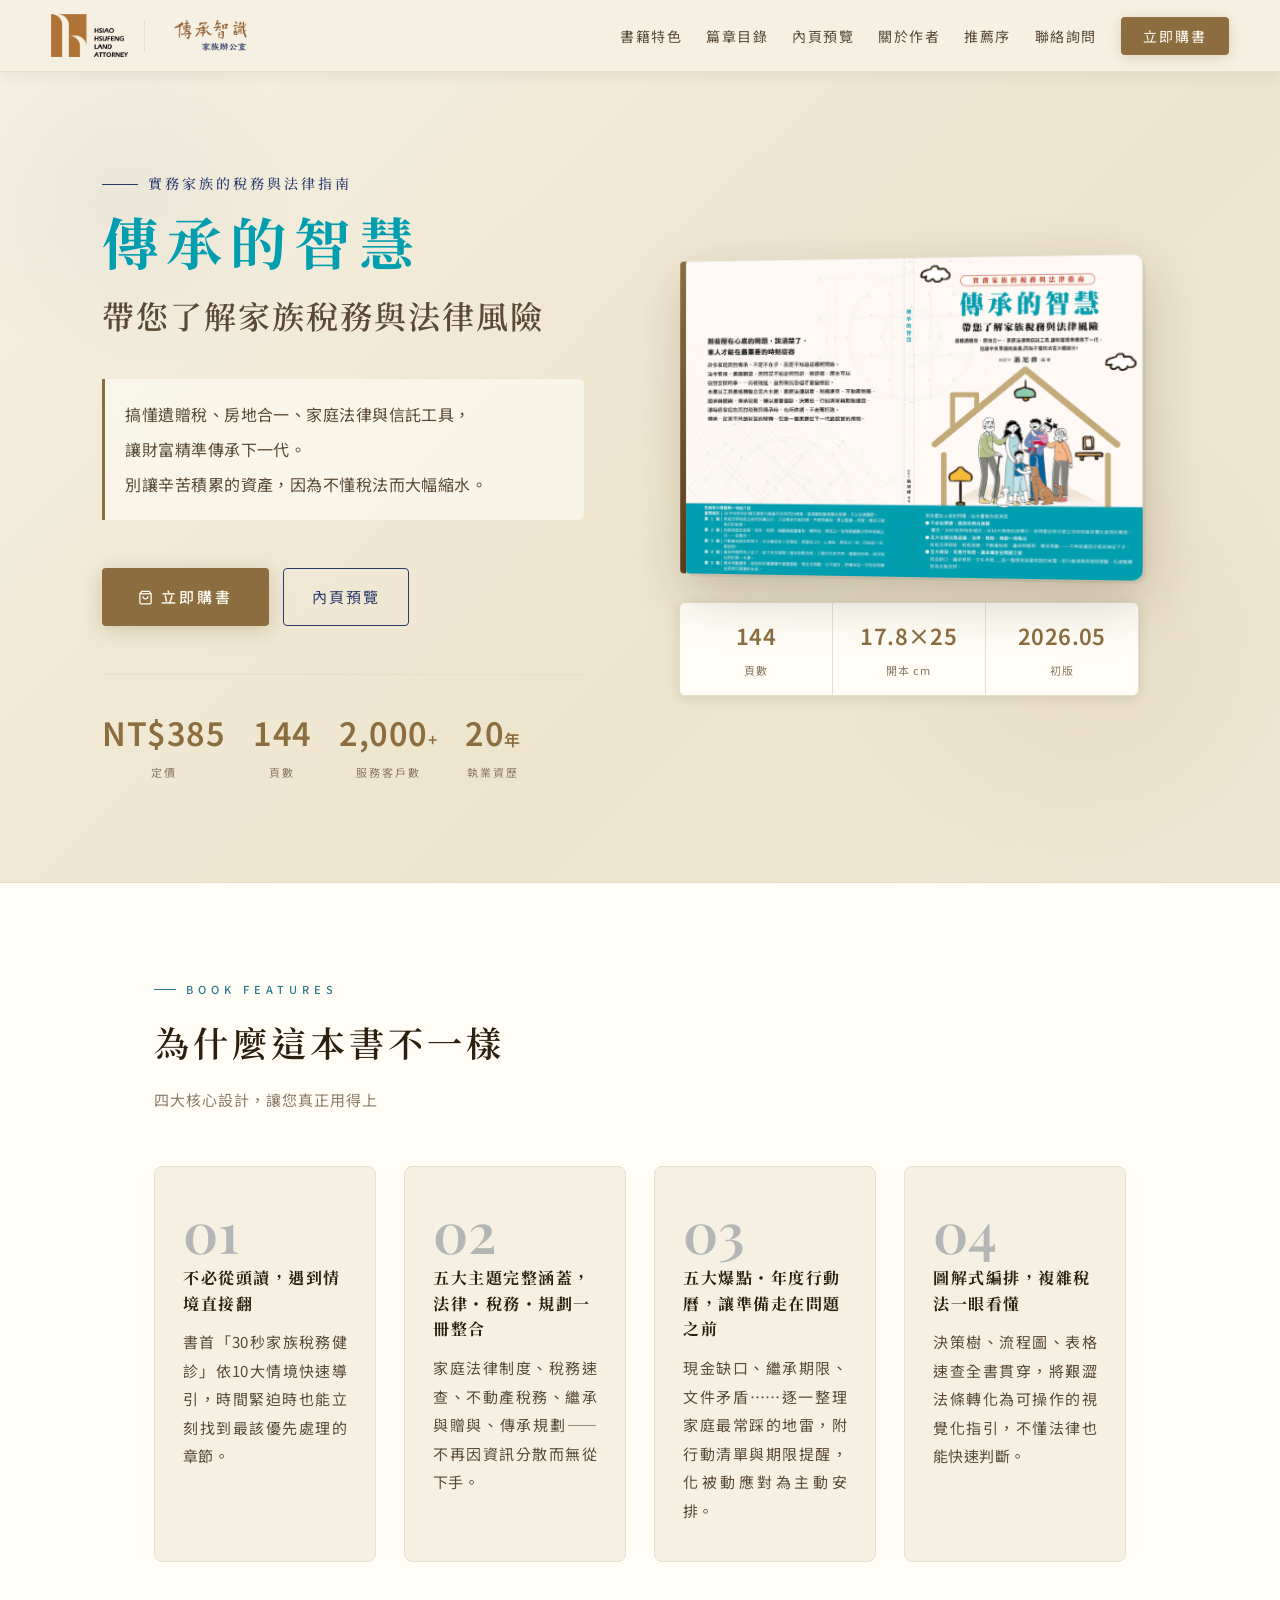
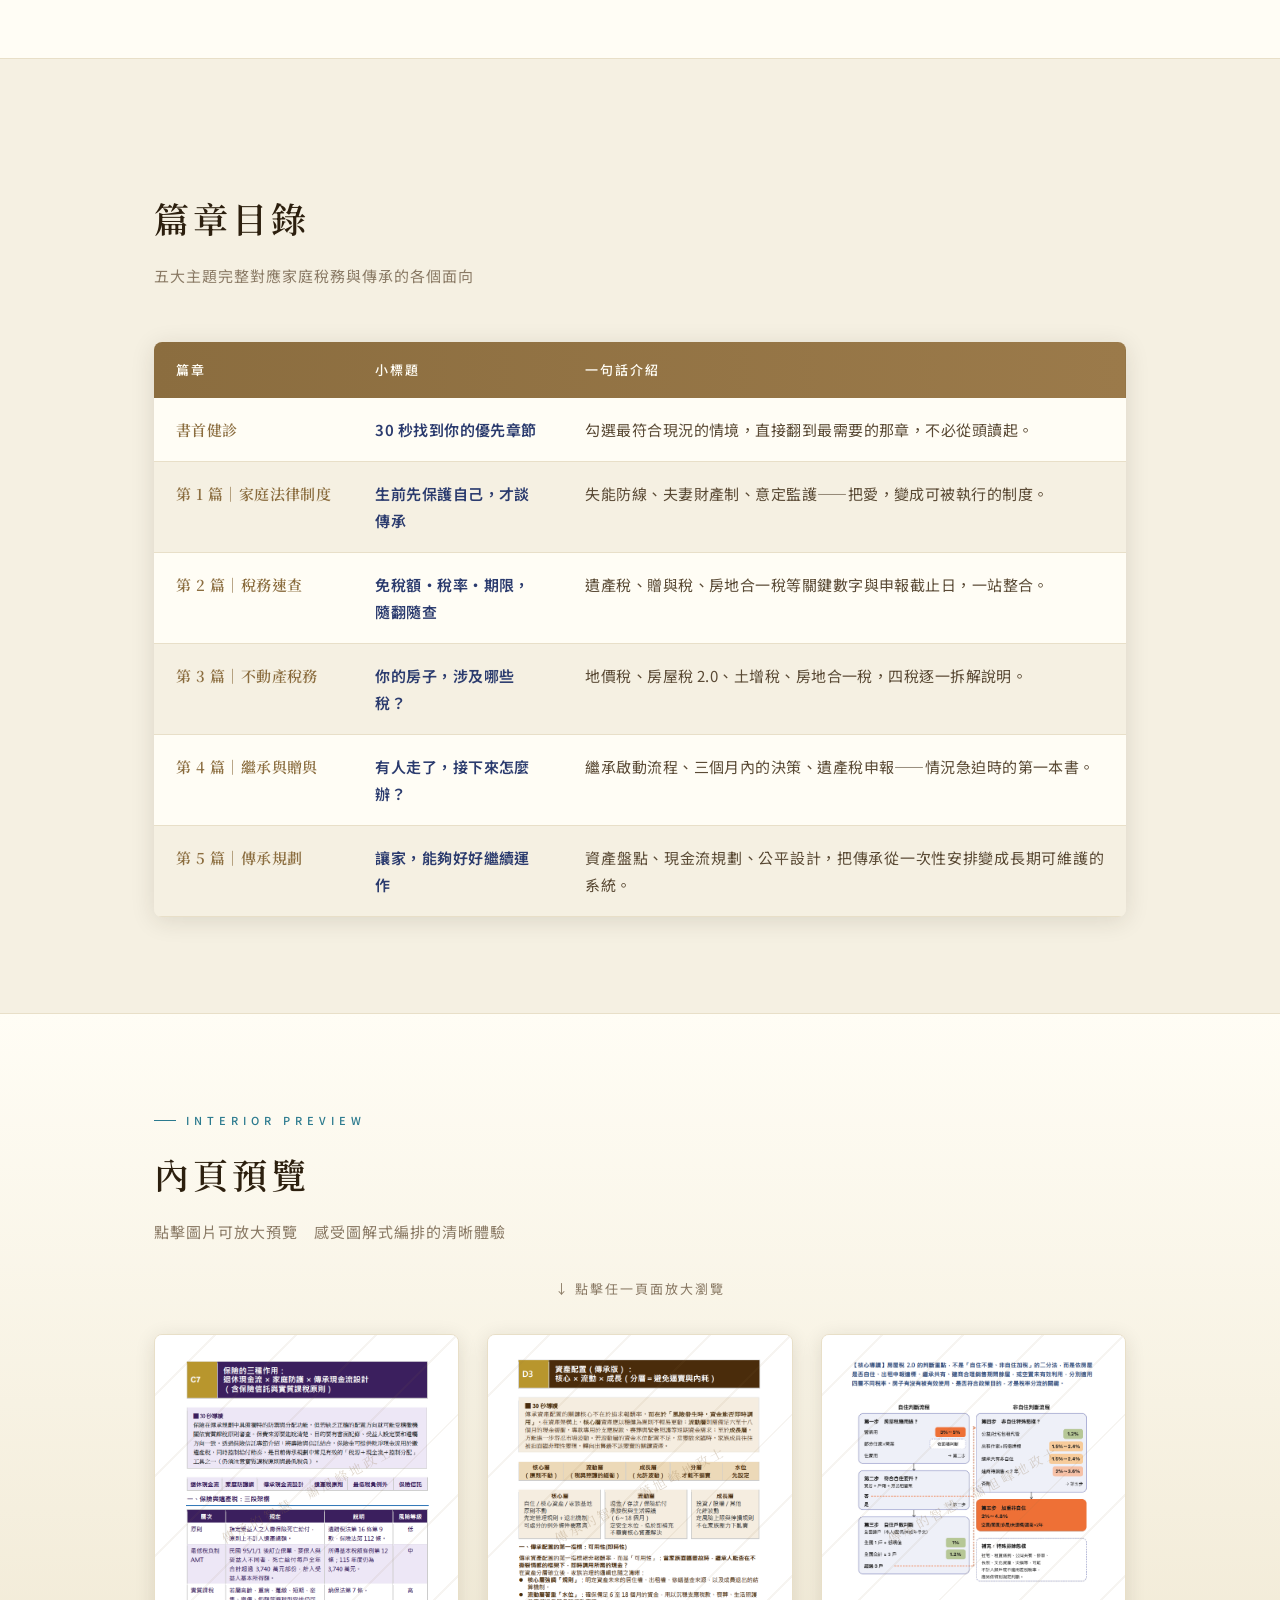
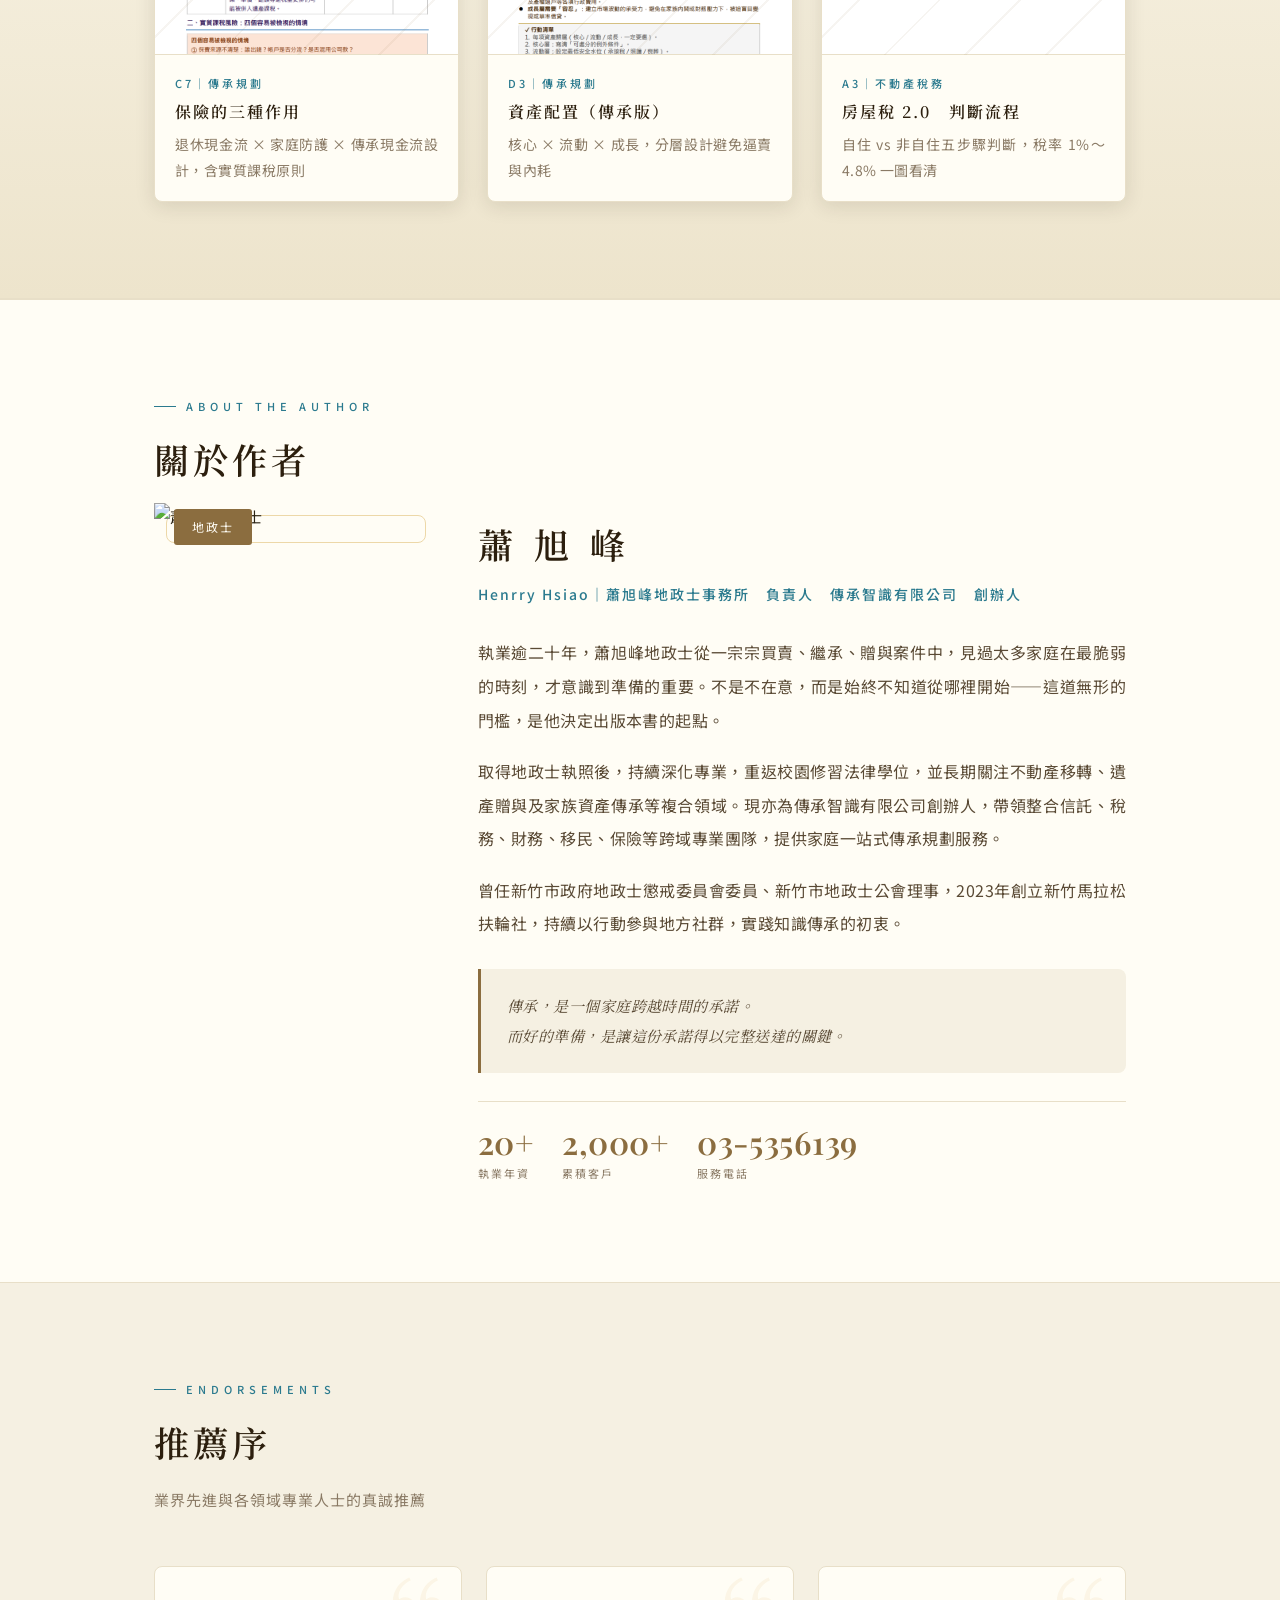
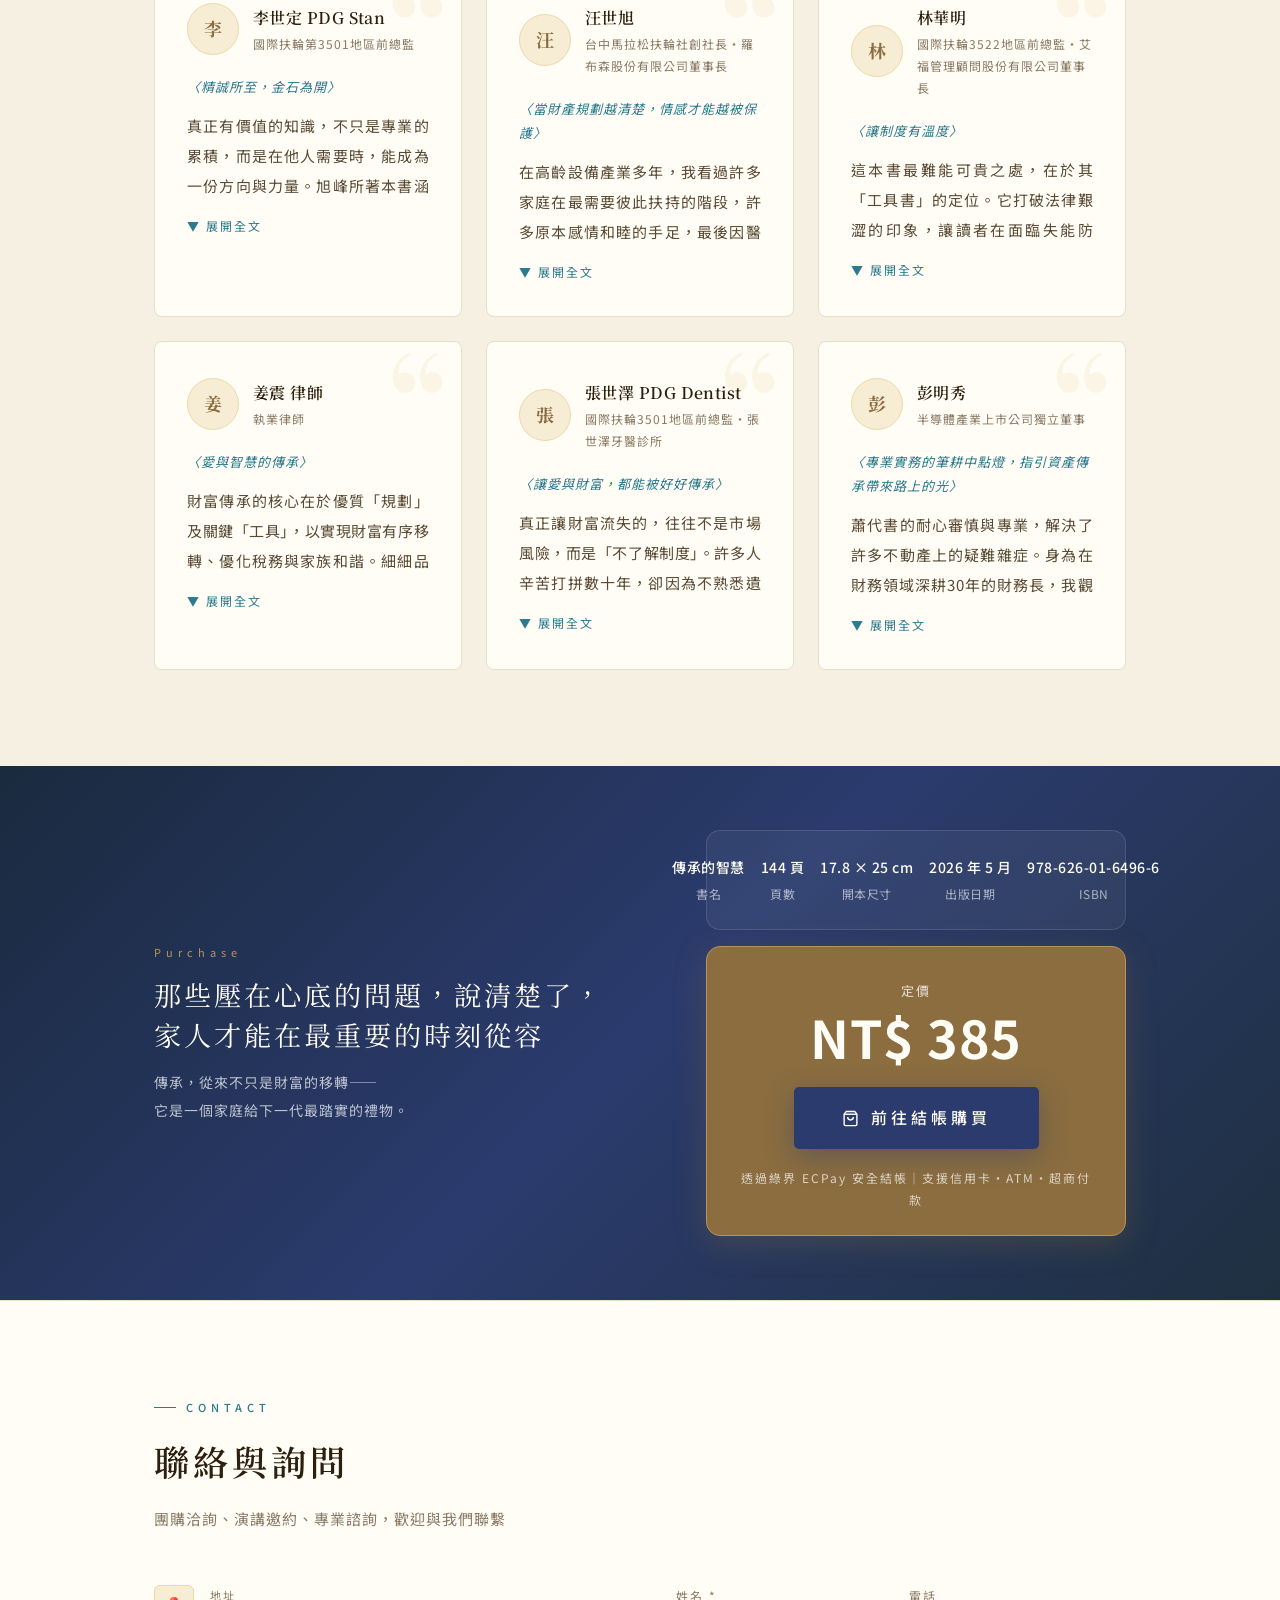
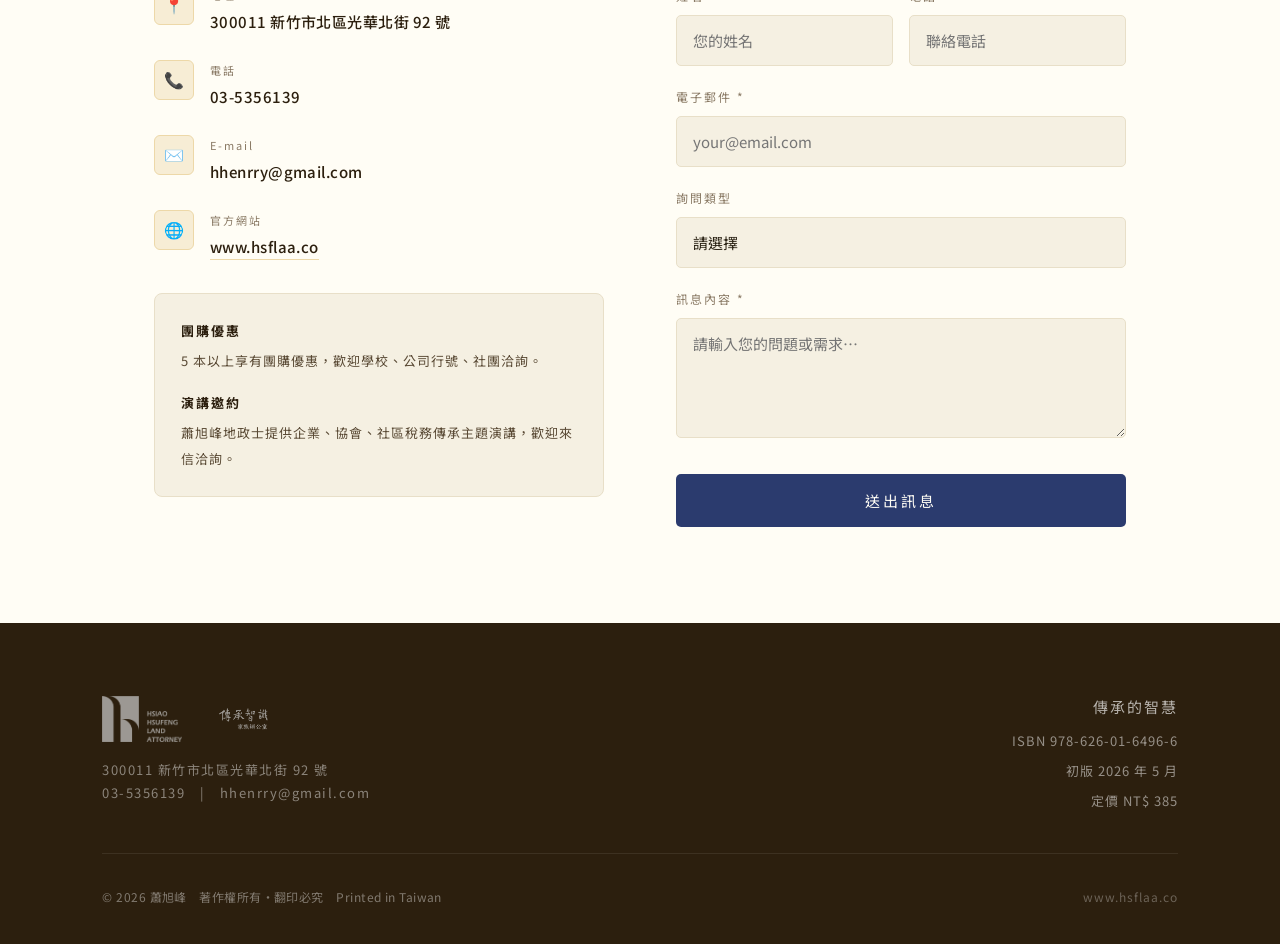
==== BookWebsite/index.html @ da157fd8 "Add files via upload" ====
<!DOCTYPE html>
<html lang="zh-TW">
<head>
  <meta charset="UTF-8">
  <meta name="viewport" content="width=device-width, initial-scale=1.0">
  <title>傳承的智慧｜帶您了解家族稅務與法律風險</title>
  <meta name="description" content="實務家族的稅務與法律指南。搞懂遺贈稅、房地合一、家庭法律與信託工具，讓財富精準傳承下一代。">
  <link rel="preconnect" href="https://fonts.googleapis.com">
  <link rel="preconnect" href="https://fonts.gstatic.com" crossorigin>
  <link href="https://fonts.googleapis.com/css2?family=Noto+Serif+TC:wght@300;400;500;600;700&family=Noto+Sans+TC:wght@300;400;500&family=Playfair+Display:ital,wght@0,400;0,600;0,700;1,400;1,600&display=swap" rel="stylesheet">
  <link rel="stylesheet" href="style.css">
</head>
<body>

<nav>
  <div class="nav-logos">
    <img class="nav-logo-img" src="images/logo1.png" alt="蕭旭峰地政士事務所">
    <div class="nav-logo-divider"></div>
    <img class="nav-logo-img2" src="images/logo2.png" alt="傳承智識家族辦公室">
  </div>
  <ul class="nav-links">
    <li><a href="#features">書籍特色</a></li>
    <li><a href="#chapters">篇章目錄</a></li>
    <li><a href="#preview">內頁預覽</a></li>
    <li><a href="#author">關於作者</a></li>
    <li><a href="#endorsements">推薦序</a></li>
    <li><a href="#contact">聯絡詢問</a></li>
    <li><a href="#purchase" class="nav-buy">立即購書</a></li>
  </ul>
</nav>

<section id="hero">
  <div class="hero">
    <div class="hero-text reveal">
      <p class="hero-eyebrow">實務家族的稅務與法律指南</p>
      <h1 class="hero-title">傳承的智慧</h1>
      <p class="hero-subtitle">帶您了解家族稅務與法律風險</p>
      <p class="hero-tagline">
        搞懂遺贈稅、房地合一、家庭法律與信託工具，<br>
        讓財富精準傳承下一代。<br>
        別讓辛苦積累的資產，因為不懂稅法而大幅縮水。
      </p>
      <div class="hero-cta">
        <a href="#purchase" class="btn-primary">
          <svg width="15" height="15" viewBox="0 0 24 24" fill="none" stroke="currentColor" stroke-width="2"><path d="M6 2L3 6v14a2 2 0 002 2h14a2 2 0 002-2V6l-3-4z"/><line x1="3" y1="6" x2="21" y2="6"/><path d="M16 10a4 4 0 01-8 0"/></svg>
          立即購書
        </a>
        <a href="#preview" class="btn-secondary">內頁預覽</a>
      </div>
      <div class="hero-meta">
        <div class="meta-item"><div class="meta-value">NT$385</div><div class="meta-label">定價</div></div>
        <div class="meta-item"><div class="meta-value">144</div><div class="meta-label">頁數</div></div>
        <div class="meta-item"><div class="meta-value">2,000<span style="font-size:16px">+</span></div><div class="meta-label">服務客戶數</div></div>
        <div class="meta-item"><div class="meta-value">20<span style="font-size:16px">年</span></div><div class="meta-label">執業資歷</div></div>
      </div>
    </div>
    <div class="hero-book reveal reveal-delay-2">
      <div class="book-scene">
        <div class="book-wrapper" onclick="openBookCover()" style="cursor:zoom-in;" title="點擊放大書封">
          <div class="book-spine"></div>
          <img class="book-cover" src="images/book-cover.jpg" alt="傳承的智慧 書籍封面">
        </div>
        <div class="book-price-tag">
          <span class="currency">NT$</span>385
        </div>
        <div class="book-info-strip" style="margin-top:24px;">
          <div class="strip-item"><span class="strip-value">144</span><span class="strip-label">頁數</span></div>
          <div class="strip-item"><span class="strip-value">17.8×25</span><span class="strip-label">開本 cm</span></div>
          <div class="strip-item"><span class="strip-value">2026.05</span><span class="strip-label">初版</span></div>
        </div>
      </div>
    </div>
  </div>
</section>

<section id="features" class="features-bg">
  <div class="section-inner">
    <p class="section-eyebrow reveal">Book Features</p>
    <h2 class="section-title reveal">為什麼這本書不一樣</h2>
    <p class="section-subtitle reveal">四大核心設計，讓您真正用得上</p>
    <div class="features-grid">
      <div class="feature-card reveal">
        <span class="feature-num" style="color:rgba(26,50,72,0.30);">01</span>
        <h3 class="feature-title">不必從頭讀，遇到情境直接翻</h3>
        <p class="feature-desc">書首「30秒家族稅務健診」依10大情境快速導引，時間緊迫時也能立刻找到最該優先處理的章節。</p>
      </div>
      <div class="feature-card reveal reveal-delay-1">
        <span class="feature-num" style="color:rgba(26,50,72,0.30);">02</span>
        <h3 class="feature-title">五大主題完整涵蓋，法律・稅務・規劃一冊整合</h3>
        <p class="feature-desc">家庭法律制度、稅務速查、不動產稅務、繼承與贈與、傳承規劃——不再因資訊分散而無從下手。</p>
      </div>
      <div class="feature-card reveal reveal-delay-2">
        <span class="feature-num" style="color:rgba(26,50,72,0.30);">03</span>
        <h3 class="feature-title">五大爆點・年度行動曆，讓準備走在問題之前</h3>
        <p class="feature-desc">現金缺口、繼承期限、文件矛盾……逐一整理家庭最常踩的地雷，附行動清單與期限提醒，化被動應對為主動安排。</p>
      </div>
      <div class="feature-card reveal reveal-delay-3">
        <span class="feature-num" style="color:rgba(26,50,72,0.30);">04</span>
        <h3 class="feature-title">圖解式編排，複雜稅法一眼看懂</h3>
        <p class="feature-desc">決策樹、流程圖、表格速查全書貫穿，將艱澀法條轉化為可操作的視覺化指引，不懂法律也能快速判斷。</p>
      </div>
    </div>
  </div>
</section>

<section id="chapters" class="chapters-bg">
  <div class="section-inner">
    <p class="section-eyebrow reveal">Contents</p>
    <h2 class="section-title reveal">篇章目錄</h2>
    <p class="section-subtitle reveal">五大主題完整對應家庭稅務與傳承的各個面向</p>
    <div class="reveal">
      <table class="chapters-table">
        <thead>
          <tr>
            <th>篇章</th><th>小標題</th><th>一句話介紹</th>
          </tr>
        </thead>
        <tbody>
          <tr><td>書首健診</td><td>30 秒找到你的優先章節</td><td>勾選最符合現況的情境，直接翻到最需要的那章，不必從頭讀起。</td></tr>
          <tr><td>第 1 篇｜家庭法律制度</td><td>生前先保護自己，才談傳承</td><td>失能防線、夫妻財產制、意定監護——把愛，變成可被執行的制度。</td></tr>
          <tr><td>第 2 篇｜稅務速查</td><td>免稅額・稅率・期限，隨翻隨查</td><td>遺產稅、贈與稅、房地合一稅等關鍵數字與申報截止日，一站整合。</td></tr>
          <tr><td>第 3 篇｜不動產稅務</td><td>你的房子，涉及哪些稅？</td><td>地價稅、房屋稅 2.0、土增稅、房地合一稅，四稅逐一拆解說明。</td></tr>
          <tr><td>第 4 篇｜繼承與贈與</td><td>有人走了，接下來怎麼辦？</td><td>繼承啟動流程、三個月內的決策、遺產稅申報——情況急迫時的第一本書。</td></tr>
          <tr><td>第 5 篇｜傳承規劃</td><td>讓家，能夠好好繼續運作</td><td>資產盤點、現金流規劃、公平設計，把傳承從一次性安排變成長期可維護的系統。</td></tr>
        </tbody>
      </table>
    </div>
  </div>
</section>

<section id="preview" class="preview-bg">
  <div class="section-inner">
    <p class="section-eyebrow reveal">Interior Preview</p>
    <h2 class="section-title reveal">內頁預覽</h2>
    <p class="section-subtitle reveal">點擊圖片可放大預覽　感受圖解式編排的清晰體驗</p>
    <p class="preview-hint reveal">↓ 點擊任一頁面放大瀏覽</p>
    <div class="preview-grid">
      
      <div class="preview-card reveal" onclick="openLightbox(0)">
        <div class="preview-card-wrap">
          <div class="preview-wm"></div>
          <img class="preview-thumb" src="images/preview1.png" alt="保險的三種作用">
        </div>
        <div class="preview-label">
          <div class="preview-tag">C7｜傳承規劃</div>
          <div class="preview-title">保險的三種作用</div>
          <div class="preview-desc">退休現金流 × 家庭防護 × 傳承現金流設計，含實質課稅原則</div>
        </div>
      </div>
      
      <div class="preview-card reveal reveal-delay-1" onclick="openLightbox(1)">
        <div class="preview-card-wrap">
          <div class="preview-wm"></div>
          <img class="preview-thumb" src="images/preview2.png" alt="資產配置傳承版">
        </div>
        <div class="preview-label">
          <div class="preview-tag">D3｜傳承規劃</div>
          <div class="preview-title">資產配置（傳承版）</div>
          <div class="preview-desc">核心 × 流動 × 成長，分層設計避免逼賣與內耗</div>
        </div>
      </div>

      <div class="preview-card reveal reveal-delay-2" onclick="openLightbox(2)">
        <div class="preview-card-wrap">
          <div class="preview-wm"></div>
          <img class="preview-thumb" src="images/preview3.png" alt="房屋稅2.0判斷流程">
        </div>
        <div class="preview-label">
          <div class="preview-tag">A3｜不動產稅務</div>
          <div class="preview-title">房屋稅 2.0　判斷流程</div>
          <div class="preview-desc">自住 vs 非自住五步驟判斷，稅率 1%～4.8% 一圖看清</div>
        </div>
      </div>

    </div>
  </div>
</section>

<div class="lightbox" id="lightbox" onclick="closeLightbox(event)">
  <div class="lightbox-inner">
    <div class="lightbox-wm"></div>
    <button class="lightbox-close" onclick="closeLightbox()">✕</button>
    <img class="lightbox-img" id="lightboxImg" src="" alt="">
    <div class="lightbox-caption" id="lightboxCaption"></div>
  </div>
</div>

<section id="author" class="author-bg">
  <div class="section-inner">
    <p class="section-eyebrow reveal">About the Author</p>
    <h2 class="section-title reveal">關於作者</h2>
    <div class="author-layout">
      <div class="author-photo-wrap reveal">
        <img src="images/author.png" alt="蕭旭峰地政士" style="width:100%;height:100%;object-fit:cover;object-position:center top;border-radius:inherit;">
        <div class="author-frame"></div>
        <div class="author-tag">地政士</div>
      </div>
      <div class="reveal reveal-delay-1" style="padding-top:8px;">
        <h3 class="author-name">蕭 旭 峰</h3>
        <p class="author-title-line">Henrry Hsiao｜蕭旭峰地政士事務所　負責人　傳承智識有限公司　創辦人</p>
        <p class="author-bio">執業逾二十年，蕭旭峰地政士從一宗宗買賣、繼承、贈與案件中，見過太多家庭在最脆弱的時刻，才意識到準備的重要。不是不在意，而是始終不知道從哪裡開始——這道無形的門檻，是他決定出版本書的起點。</p>
        <p class="author-bio">取得地政士執照後，持續深化專業，重返校園修習法律學位，並長期關注不動產移轉、遺產贈與及家族資產傳承等複合領域。現亦為傳承智識有限公司創辦人，帶領整合信託、稅務、財務、移民、保險等跨域專業團隊，提供家庭一站式傳承規劃服務。</p>
        <p class="author-bio">曾任新竹市政府地政士懲戒委員會委員、新竹市地政士公會理事，2023年創立新竹馬拉松扶輪社，持續以行動參與地方社群，實踐知識傳承的初衷。</p>
        <div class="author-bio-quote">
          傳承，是一個家庭跨越時間的承諾。<br>
          而好的準備，是讓這份承諾得以完整送達的關鍵。
        </div>
        <div class="author-stats">
          <div class="astat"><span class="astat-value">20+</span><span class="astat-label">執業年資</span></div>
          <div class="astat"><span class="astat-value">2,000+</span><span class="astat-label">累積客戶</span></div>
          <div class="astat"><span class="astat-value">03-5356139</span><span class="astat-label">服務電話</span></div>
        </div>
      </div>
    </div>
  </div>
</section>

<!-- ENDORSEMENTS -->
<section id="endorsements" class="endorse-bg">
  <div class="section-inner">
    <p class="section-eyebrow reveal">Endorsements</p>
    <h2 class="section-title reveal">推薦序</h2>
    <p class="section-subtitle reveal">業界先進與各領域專業人士的真誠推薦</p>
    <div class="endorse-grid">
      
      <!-- 1. 李世定 -->
      <div class="endorse-card reveal">
        <div class="endorse-header">
          <div class="endorse-avatar">李</div>
          <div><div class="endorse-name">李世定 PDG Stan</div><div class="endorse-role">國際扶輪第3501地區前總監</div></div>
        </div>
        <div class="endorse-title">〈精誠所至，金石為開〉</div>
        <div class="endorse-preview collapsed" id="endorse3">真正有價值的知識，不只是專業的累積，而是在他人需要時，能成為一份方向與力量。旭峰所著本書涵蓋家庭法律制度、不動產稅務、繼承與贈與，以及傳承規劃等重要面向。如何透過正確的法律觀念與完善的稅務及傳承規劃，使資產成為祝福而非爭議的起點——旭峰以專業與實務經驗為基礎，結合理性分析完成本書，誠摯期盼能為讀者在面對不動產規劃、稅務安排與家庭傳承議題時，提供具體參考與實質助益。</div>
        <button class="endorse-toggle" onclick="toggleEndorse('endorse3',this)">▼ 展開全文</button>
      </div>

      <!-- 2. 汪世旭 -->
      <div class="endorse-card reveal reveal-delay-1">
        <div class="endorse-header">
          <div class="endorse-avatar">汪</div>
          <div><div class="endorse-name">汪世旭</div><div class="endorse-role">台中馬拉松扶輪社創社長・羅布森股份有限公司董事長</div></div>
        </div>
        <div class="endorse-title">〈當財產規劃越清楚，情感才能越被保護〉</div>
        <div class="endorse-preview collapsed" id="endorse4">在高齡設備產業多年，我看過許多家庭在最需要彼此扶持的階段，許多原本感情和睦的手足，最後因醫療、長照、財產與扶養責任，慢慢變得斤斤計較。許多家庭真正失去的，往往不是錢，而是關係。這本書最難得的地方，在於它談的並不只是冰冷的稅務制度，而是如何在事情還來得及時，把愛、責任與秩序提前安排好。從不動產、繼承、贈與，到失能防護、長照、家族溝通與現金流規劃，旭峰用極具實務感的方式，讓原本艱澀的制度，變成一般家庭也能理解與運用的工具。</div>
        <button class="endorse-toggle" onclick="toggleEndorse('endorse4',this)">▼ 展開全文</button>
      </div>

      <!-- 3. 林華明 -->
      <div class="endorse-card reveal reveal-delay-2">
        <div class="endorse-header">
          <div class="endorse-avatar">林</div>
          <div><div class="endorse-name">林華明</div><div class="endorse-role">國際扶輪3522地區前總監・艾福管理顧問股份有限公司董事長</div></div>
        </div>
        <div class="endorse-title">〈讓制度有溫度〉</div>
        <div class="endorse-preview collapsed" id="endorse5">這本書最難能可貴之處，在於其「工具書」的定位。它打破法律艱澀的印象，讓讀者在面臨失能防線、資產配置或遺產分割等重大時刻，能有條不紊地按圖索驥。書中內容詳實，從房地合一稅精算到數位資產傳承，無不切中要害。作者憑藉深厚的實務經驗，旨在幫助讀者「把愛變成能被執行的制度」，讓制度開始有溫度。它就像一位隨時在側、親切專業的顧問，適合放在案頭隨時翻閱。願這份法律地圖，陪伴每個家庭跨越生命門檻，讓傳承不再是內耗的起點，而是家族溫暖與資產穩定的續篇。</div>
        <button class="endorse-toggle" onclick="toggleEndorse('endorse5',this)">▼ 展開全文</button>
      </div>

      <!-- 4. 姜震 -->
      <div class="endorse-card reveal">
        <div class="endorse-header">
          <div class="endorse-avatar">姜</div>
          <div><div class="endorse-name">姜震 律師</div><div class="endorse-role">執業律師</div></div>
        </div>
        <div class="endorse-title">〈愛與智慧的傳承〉</div>
        <div class="endorse-preview collapsed" id="endorse2">財富傳承的核心在於優質「規劃」及關鍵「工具」，以實現財富有序移轉、優化稅務與家族和諧。細細品閱本書，可以驚喜發現作者以「重點情境」需求為前提，輔以獨立「規劃健診」及有效率提供「實現工具」並貼心指引「閱讀路徑」，深化本書架構的細緻巧思，有別於以教條式內容的坊間同類書籍。本書廣度與深度、理論與實務均予兼備，是一冊寶貴的優質好書！衷心推薦，值得大家再三細讀與品味。</div>
        <button class="endorse-toggle" onclick="toggleEndorse('endorse2',this)">▼ 展開全文</button>
      </div>

      <!-- 5. 張世澤 -->
      <div class="endorse-card reveal reveal-delay-1">
        <div class="endorse-header">
          <div class="endorse-avatar">張</div>
          <div><div class="endorse-name">張世澤 PDG Dentist</div><div class="endorse-role">國際扶輪3501地區前總監・張世澤牙醫診所</div></div>
        </div>
        <div class="endorse-title">〈讓愛與財富，都能被好好傳承〉</div>
        <div class="endorse-preview collapsed" id="endorse6">真正讓財富流失的，往往不是市場風險，而是「不了解制度」。許多人辛苦打拼數十年，卻因為不熟悉遺產稅、贈與稅、房地合一稅，甚至忽略家庭法律與信託安排，導致原本想留給家人的愛，最後在稅務與爭議中被消耗。《傳承的智慧》正是在這樣的時代需求下誕生。蕭旭峰地政士以專業實務，將艱深難懂的法令與稅務觀念用最貼近生活的方式重新整理。傳承不只是財產的移轉，更是一種責任的延續、一種愛的安排。當一個人願意提早理解制度、做好規劃，其實是在替家人減少未來的不安與衝突。</div>
        <button class="endorse-toggle" onclick="toggleEndorse('endorse6',this)">▼ 展開全文</button>
      </div>

      <!-- 6. 彭明秀 -->
      <div class="endorse-card reveal reveal-delay-2">
        <div class="endorse-header">
          <div class="endorse-avatar">彭</div>
          <div><div class="endorse-name">彭明秀</div><div class="endorse-role">半導體產業上市公司獨立董事</div></div>
        </div>
        <div class="endorse-title">〈專業實務的筆耕中點燈，指引資產傳承帶來路上的光〉</div>
        <div class="endorse-preview collapsed" id="endorse1">蕭代書的耐心審慎與專業，解決了許多不動產上的疑難雜症。身為在財務領域深耕30年的財務長，我觀察到一個現象——許多能嚴格執行營運財務紀律的中高階主管與企業主，回到「家族傳承」這個課題時，往往顯得裹足猶豫，甚至採取逃避的態度。原因不外乎家族法律與稅務極其繁瑣，且傳承往往夾雜情感糾葛，讓人難以理性面對。這本工具書不只是稅務法規的彙整，更像是一本容易快速索引、找到適合個案情境的「家族財富傳承操作手冊」。相信這本工具書可以為讀者解惑傳承，帶給許多家庭合掌幸福、美滿富貴、豐盛人生！</div>
        <button class="endorse-toggle" onclick="toggleEndorse('endorse1',this)">▼ 展開全文</button>
      </div>

    </div>
  </div>
</section>

<section id="purchase" class="purchase-bg">
  <div class="purchase-inner">
    <div class="purchase-split">
      <div class="purchase-left reveal">
        <p class="purchase-eyebrow">Purchase</p>
        <h2 class="purchase-title">那些壓在心底的問題，說清楚了，<br>家人才能在最重要的時刻從容</h2>
        <p class="purchase-subtitle">傳承，從來不只是財富的移轉——<br>它是一個家庭給下一代最踏實的禮物。</p>
      </div>
      <div class="reveal reveal-delay-1">
        <div class="purchase-cards-container">
          
          <div class="purchase-card-specs">
            <div class="purchase-specs">
              <div class="purchase-spec"><span class="purchase-spec-value">傳承的智慧</span>書名</div>
              <div class="purchase-spec"><span class="purchase-spec-value">144 頁</span>頁數</div>
              <div class="purchase-spec"><span class="purchase-spec-value">17.8 × 25 cm</span>開本尺寸</div>
              <div class="purchase-spec"><span class="purchase-spec-value">2026 年 5 月</span>出版日期</div>
              <div class="purchase-spec"><span class="purchase-spec-value">978-626-01-6496-6</span>ISBN</div>
            </div>
          </div>

          <div class="purchase-card-price">
            <div class="purchase-price-label">定價</div>
            <div class="purchase-price">NT$ 385</div>
            <a href="https://YOUR-ECPAY-LINK-HERE" target="_blank" class="btn-buy">
              <svg width="17" height="17" viewBox="0 0 24 24" fill="none" stroke="currentColor" stroke-width="2"><path d="M6 2L3 6v14a2 2 0 002 2h14a2 2 0 002-2V6l-3-4z"/><line x1="3" y1="6" x2="21" y2="6"/><path d="M16 10a4 4 0 01-8 0"/></svg>
              前往結帳購買
            </a>
            <p class="purchase-note">透過綠界 ECPay 安全結帳｜支援信用卡・ATM・超商付款</p>
          </div>
          
        </div>
      </div>
    </div>
  </div>
</section>

<!-- CONTACT -->
<section id="contact" class="contact-bg">
  <div class="section-inner">
    <p class="section-eyebrow reveal">Contact</p>
    <h2 class="section-title reveal">聯絡與詢問</h2>
    <p class="section-subtitle reveal">團購洽詢、演講邀約、專業諮詢，歡迎與我們聯繫</p>
    <div class="contact-layout">
      <div class="reveal">
        <div class="contact-info-item">
          <div class="contact-icon">📍</div>
          <div><div class="contact-detail-label">地址</div><div class="contact-detail-value">300011 新竹市北區光華北街 92 號</div></div>
        </div>
        <div class="contact-info-item">
          <div class="contact-icon">📞</div>
          <div><div class="contact-detail-label">電話</div><div class="contact-detail-value">03-5356139</div></div>
        </div>
        <div class="contact-info-item">
          <div class="contact-icon">✉️</div>
          <div><div class="contact-detail-label">E-mail</div><div class="contact-detail-value">hhenrry@gmail.com</div></div>
        </div>
        <div class="contact-info-item">
          <div class="contact-icon">🌐</div>
          <div>
            <div class="contact-detail-label">官方網站</div>
            <div class="contact-detail-value">
              <a href="https://www.hsflaa.co" target="_blank" class="contact-link">www.hsflaa.co</a>
            </div>
          </div>
        </div>
        <div style="margin-top:32px;padding:24px 26px;background:var(--cream);border-radius:8px;border:1px solid var(--cream-dark);">
          <p style="font-size:13px;color:var(--text-mid);line-height:2;letter-spacing:1px;"><strong style="color:var(--brown);letter-spacing:2px;display:block;margin-bottom:4px;">團購優惠</strong>5 本以上享有團購優惠，歡迎學校、公司行號、社團洽詢。</p>
          <p style="margin-top:16px;font-size:13px;color:var(--text-mid);line-height:2;letter-spacing:1px;"><strong style="color:var(--brown);letter-spacing:2px;display:block;margin-bottom:4px;">演講邀約</strong>蕭旭峰地政士提供企業、協會、社區稅務傳承主題演講，歡迎來信洽詢。</p>
        </div>
      </div>
      <div class="reveal reveal-delay-1">
        <form id="contactForm" action="https://formspree.io/f/xwvzjoya" method="POST">
          <div class="form-row">
            <div class="form-group"><label class="form-label">姓名 *</label><input class="form-input" type="text" name="姓名" required placeholder="您的姓名"></div>
            <div class="form-group"><label class="form-label">電話</label><input class="form-input" type="tel" name="電話" placeholder="聯絡電話"></div>
          </div>
          <div class="form-group"><label class="form-label">電子郵件 *</label><input class="form-input" type="email" name="email" required placeholder="your@email.com"></div>
          <div class="form-group">
            <label class="form-label">詢問類型</label>
            <select class="form-select" name="詢問類型">
              <option value="">請選擇</option>
              <option>購書詢問</option><option>團購洽詢</option>
              <option>演講邀約</option><option>專業諮詢</option><option>其他</option>
            </select>
          </div>
          <div class="form-group"><label class="form-label">訊息內容 *</label><textarea class="form-textarea" name="訊息內容" required placeholder="請輸入您的問題或需求…"></textarea></div>
          <input type="hidden" name="_subject" value="傳承的智慧 - 新諮詢詢問">
          <input type="hidden" name="_language" value="zh">
          <button type="submit" class="btn-submit">送出訊息</button>
        </form>
        <div class="form-success" id="formSuccess">
          <p style="font-size:28px;margin-bottom:12px;">✓</p>
          <p>感謝您的來信，我們將於 2 個工作天內回覆。</p>
        </div>
      </div>
    </div>
  </div>
</section>

<!-- FOOTER -->
<footer>
  <div class="footer-top">
    <div>
      <div class="footer-brand">
        <img class="footer-logo-img" src="images/logo1.png" alt="蕭旭峰地政士事務所">
        <!-- 微調了右側 Logo 的高度與間距以配合放大比例 -->
        <img class="footer-logo-img" src="images/logo2.png" alt="傳承智識" style="height:36px;margin-left:16px;">
      </div>
      <p style="font-size:13px;color:rgba(255,255,255,0.45);letter-spacing:1.5px;margin-top:16px;line-height:1.8;">
        300011 新竹市北區光華北街 92 號<br>
        03-5356139　|　hhenrry@gmail.com
      </p>
    </div>
    <div class="footer-isbn">
      <span style="color:rgba(255,255,255,0.65);font-size:15px;letter-spacing:2px;margin-bottom:8px;">傳承的智慧</span>
      <span>ISBN 978-626-01-6496-6</span>
      <span>初版 2026 年 5 月</span>
      <span>定價 NT$ 385</span>
    </div>
  </div>
  <div class="footer-bottom">
    <span style="color:rgba(255,255,255,0.4);font-size:12px;">© 2026 蕭旭峰　著作權所有・翻印必究　Printed in Taiwan</span>
    <!-- 頁尾的網址也加上了真實連結 -->
    <a href="https://www.hsflaa.co" target="_blank" style="font-size:12px;color:rgba(255,255,255,0.3);text-decoration:none;letter-spacing:1px;">www.hsflaa.co</a>
  </div>
</footer>

<script src="main.js"></script>
</body>
</html>
---- BookWebsite/style.css ----
:root {
  --cream:       #F5F0E2;
  --cream-dark:  #E8DFC8;
  --cream-mid:   #EDE5D0;
  --gold:        #8B6D3F;
  --gold-light:  #B8935A;
  --gold-pale:   #EDD8A8;
  --gold-bg:     #F7EDD5;
  --navy:        #2B3B6E;
  --navy-light:  #3D5080;
  --teal:        #2B7A8E;
  --teal-light:  #4A9BB0;
  --teal-pale:   #D8EDF3;
  --title-color: #1A3248;
  --brown:       #2C1F0E;
  --text:        #2C2416;
  --text-mid:    #5A4A35;
  --text-light:  #8A7A65;
  --white:       #FFFDF5;
  --shadow:      rgba(44,31,14,0.12);
}
*,*::before,*::after{box-sizing:border-box;margin:0;padding:0}
html{scroll-behavior:smooth}
body{
  font-family:'Noto Sans TC',sans-serif;
  background:var(--cream);
  color:var(--text);
  /* 日系排版：適度增加基礎字級與字距 */
  font-size: 15px; 
  letter-spacing: 0.03em;
  line-height:1.85;
  overflow-x:hidden;
}
body::before{
  content:'';position:fixed;inset:0;
  background-image:url("data:image/svg+xml,%3Csvg xmlns='http://www.w3.org/2000/svg' width='400' height='400'%3E%3Cfilter id='n'%3E%3CfeTurbulence type='fractalNoise' baseFrequency='0.85' numOctaves='4' stitchTiles='stitch'/%3E%3CfeColorMatrix type='saturate' values='0'/%3E%3C/filter%3E%3Crect width='400' height='400' filter='url(%23n)' opacity='0.022'/%3E%3C/svg%3E");
  pointer-events:none;z-index:0;opacity:0.5;
}

/* ─── NAV ─── */
nav{
  position:sticky;top:0;z-index:100;
  background:rgba(245,240,226,0.97);
  backdrop-filter:blur(14px);
  border-bottom:1px solid var(--cream-dark);
  padding:0 4%;
  display:flex;align-items:center;justify-content:space-between;
  height:72px;
  box-shadow:0 2px 16px rgba(44,31,14,0.07);
}
.nav-logos{display:flex;align-items:center;gap:16px;}
.nav-logo-img{height:44px;object-fit:contain;}
.nav-logo-divider{width:1px;height:32px;background:var(--cream-dark);}
.nav-logo-img2{height:54px;object-fit:contain;}
.nav-links{display:flex;align-items:center;gap:24px;list-style:none;}
.nav-links a{font-size:14px;color:var(--text-mid);text-decoration:none;letter-spacing:1.5px;transition:color 0.2s;}
.nav-links a:hover{color:var(--gold);}
.nav-buy{
  background:var(--gold);color:var(--white)!important;
  padding:9px 22px;border-radius:4px;
  font-size:14px!important;letter-spacing:2px!important;
  transition:background 0.2s!important;
  box-shadow:0 2px 12px rgba(139,109,63,0.25);
}
.nav-buy:hover{background:var(--gold-light)!important;}

/* ─── HERO ─── */
.hero{
  min-height:90vh;
  display:grid;grid-template-columns:1fr 1fr;
  align-items:center;gap:0;
  padding:80px 8% 80px;
  position:relative;overflow:hidden;
  background:linear-gradient(135deg, var(--cream) 0%, #EDE4CC 60%, #F0E8D4 100%);
}
.hero::before{
  content:'';position:absolute;right:-120px;bottom:-80px;
  width:600px;height:600px;
  background:radial-gradient(circle,rgba(139,109,63,0.07) 0%,transparent 65%);
  pointer-events:none;
}
.hero::after{
  content:'';position:absolute;left:-80px;top:-80px;
  width:400px;height:400px;
  background:radial-gradient(circle,rgba(43,59,110,0.04) 0%,transparent 65%);
  pointer-events:none;
}
.hero-text{padding-right:56px;position:relative;z-index:1;}
.hero-eyebrow{
  font-size:14px;letter-spacing:3px;
  color:var(--navy);font-weight:500;
  margin-bottom:14px;
  display:flex;align-items:center;gap:10px;
  font-family:'Noto Serif TC',serif;
}
.hero-eyebrow::before{
  content:'';display:inline-block;
  width:36px;height:1.5px;background:var(--navy);
}
.hero-title{
  font-family:'Noto Serif TC',serif;
  font-size:clamp(2.2rem,4.4vw,3.6rem);
  font-weight:700;color:#019eaf;
  line-height:1.05;letter-spacing:8px;
  margin-bottom:18px;
  white-space:nowrap;
}
.hero-subtitle{
  font-family:'Noto Serif TC',serif;
  font-size:clamp(1.4rem,2.8vw,2rem);
  font-weight:600;color:var(--text-mid);
  letter-spacing:2px;margin-bottom:36px;
  line-height:1.7;
}
.hero-tagline{
  font-size:16px;color:var(--text-mid);
  line-height:2.2;margin-bottom:48px;
  padding:18px 20px;
  background:rgba(255,253,245,0.6);
  border-left:3px solid var(--gold);
  border-radius:0 6px 6px 0;
}
.hero-cta{display:flex;gap:14px;flex-wrap:wrap;margin-bottom:48px;}
.btn-primary{
  display:inline-flex;align-items:center;gap:8px;
  background:var(--gold);color:var(--white);
  padding:15px 36px;border-radius:4px;
  text-decoration:none;font-size:15px;letter-spacing:3px;font-weight:500;
  transition:all 0.3s;
  box-shadow:0 4px 20px rgba(139,109,63,0.3);
}
.btn-primary:hover{background:var(--gold-light);transform:translateY(-2px);box-shadow:0 8px 28px rgba(139,109,63,0.35);}
.btn-secondary{
  display:inline-flex;align-items:center;gap:8px;
  border:1.5px solid var(--navy);color:var(--navy);
  padding:14px 28px;border-radius:4px;
  text-decoration:none;font-size:15px;letter-spacing:2px;
  transition:all 0.3s;
}
.btn-secondary:hover{background:rgba(43,59,110,0.06);transform:translateY(-2px);}
.hero-meta{
  display:flex;gap:28px;
  padding-top:28px;border-top:1px solid var(--cream-dark);
}
.meta-item{text-align:center;}
.meta-value{font-family:'Noto Sans TC',sans-serif;font-size:32px;font-weight:600;color:var(--gold);}
.meta-label{font-size:11px;color:var(--text-light);letter-spacing:2px;}

/* book display */
.hero-book{
  display:flex;justify-content:center;align-items:center;
  position:relative;z-index:1;
}
.book-scene{position:relative;display:inline-block;}
.book-wrapper{
  position:relative;
  transform:perspective(1200px) rotateY(-7deg);
  transition:transform 0.6s ease;
}
.book-wrapper:hover{transform:perspective(1200px) rotateY(-1deg);}
.book-cover{
  width:100%;max-width:460px;
  border-radius:4px 10px 10px 4px;
  box-shadow:-6px 0 0 rgba(44,31,14,0.18),0 20px 56px rgba(44,31,14,0.22),3px 3px 0 rgba(44,31,14,0.06);
  display:block;
}
.book-spine{
  position:absolute;left:-6px;top:0;bottom:0;width:6px;
  background:linear-gradient(180deg,var(--gold) 0%,#5A3A1A 100%);
  border-radius:4px 0 0 4px;
}
.book-price-tag{display:none;}
.book-price-tag .currency{font-size:12px;letter-spacing:3px;opacity:0.8;}
.book-info-strip{
  display:flex;gap:0;margin-top:24px;
  border:1px solid var(--cream-dark);border-radius:6px;overflow:hidden;
  box-shadow:0 2px 12px var(--shadow);
}
.strip-item{
  flex:1;text-align:center;padding:12px 8px;
  background:var(--white);
  border-right:1px solid var(--cream-dark);
}
.strip-item:last-child{border-right:none;}
.strip-price-cell{
  flex:1;text-align:center;padding:10px 8px;
  background:var(--navy);
  display:flex;flex-direction:column;align-items:center;justify-content:center;
}
.strip-price-num{
  font-family:'Noto Sans TC',sans-serif;
  font-size:24px;font-weight:600;color:var(--white);
  letter-spacing:1px;line-height:1.1;
}
.strip-price-num .currency{font-size:12px;letter-spacing:2px;opacity:0.8;margin-right:2px;}
.strip-price-lbl{font-size:11px;color:rgba(255,255,255,0.55);letter-spacing:1px;margin-top:3px;}
.strip-value{font-family:'Noto Sans TC',sans-serif;font-size:22px;font-weight:600;color:var(--gold);display:block;}
.strip-label{font-size:11px;color:var(--text-light);letter-spacing:1px;}

/* ─── SECTION COMMONS ─── */
section{position:relative;z-index:1;}
.section-inner{max-width:1100px;margin:0 auto;padding:96px 5%;}
.section-eyebrow{
  font-size:11px;letter-spacing:5px;color:var(--teal);
  font-weight:500;text-transform:uppercase;margin-bottom:10px;
  display:flex;align-items:center;gap:10px;
}
.section-eyebrow::before{content:'';display:inline-block;width:22px;height:1px;background:var(--teal);}
.section-title{
  font-family:'Noto Serif TC',serif;
  font-size:clamp(1.5rem,2.8vw,2.2rem);
  font-weight:600;color:var(--brown);letter-spacing:4px;margin-bottom:12px;
}
.section-subtitle{font-size:15px;color:var(--text-light);letter-spacing:1px;margin-bottom:52px;}

/* ─── FEATURES ─── */
.features-bg{background:var(--white);border-top:1px solid var(--cream-dark);border-bottom:1px solid var(--cream-dark);}
.features-grid{display:grid;grid-template-columns:repeat(4,1fr);gap:28px;}
.feature-card{
  padding:36px 28px;background:var(--cream);
  border-radius:8px;border:1px solid var(--cream-dark);
  position:relative;transition:all 0.3s;
  overflow:hidden;
}
.feature-card::before{
  content:'';position:absolute;top:0;left:0;right:0;height:3px;
  background:linear-gradient(90deg,var(--gold),var(--gold-light));
  transform:scaleX(0);transform-origin:left;transition:transform 0.3s;
}
.feature-card:hover{transform:translateY(-6px);box-shadow:0 16px 40px var(--shadow);border-color:var(--gold-pale);}
.feature-card:hover::before{transform:scaleX(1);}
.feature-num{
  font-family:'Playfair Display',serif;
  font-size:56px;font-weight:600;
  color:rgba(139,109,63,0.25);
  line-height:1;margin-bottom:6px;display:block;
}
.feature-title{
  font-family:'Noto Serif TC',serif;
  font-size:16px;font-weight:700;
  color:var(--brown);letter-spacing:1.5px;
  margin-bottom:12px;line-height:1.6;
}
/* 日系齊行對齊 */
.feature-desc{font-size:15px;color:var(--text-mid);line-height:1.9;text-align:justify;text-justify:inter-ideograph;}

/* ─── CHAPTERS ─── */
.chapters-bg{background:var(--cream);}
.chapters-table{
  width:100%;border-collapse:collapse;
  border-radius:8px;overflow:hidden;
  box-shadow:0 4px 24px var(--shadow);
}
.chapters-table thead tr{background:linear-gradient(90deg,var(--gold),#9B7A4A);}
.chapters-table thead th{
  color:var(--white);font-size:13px;letter-spacing:2px;font-weight:500;
  padding:16px 22px;text-align:left;font-family:'Noto Sans TC',sans-serif;
}
.chapters-table tbody tr{background:var(--white);border-bottom:1px solid var(--cream-dark);transition:background 0.2s;}
.chapters-table tbody tr:nth-child(even){background:var(--cream);}
.chapters-table tbody tr:hover{background:var(--gold-bg);}
.chapters-table td{padding:18px 22px;font-size:15px;vertical-align:top;line-height:1.8;}
.chapters-table td:first-child{font-weight:600;color:var(--gold);font-family:'Noto Serif TC',serif;white-space:nowrap;width:190px;}
.chapters-table td:nth-child(2){font-weight:600;color:var(--navy);width:210px;}
.chapters-table td:last-child{color:var(--text-mid);text-align:justify;}

/* ─── PREVIEW ─── */
.preview-bg{
  background:linear-gradient(180deg,var(--white) 0%,#EDE4CC 100%);
  border-top:1px solid var(--cream-dark);
  border-bottom:1px solid var(--cream-dark);
}
.preview-grid{display:grid;grid-template-columns:repeat(3,1fr);gap:28px;}
.preview-card{
  background:var(--white);border-radius:8px;
  border:1px solid var(--cream-dark);
  overflow:hidden;
  box-shadow:0 4px 20px var(--shadow);
  cursor:pointer;transition:all 0.35s;
}
.preview-card:hover{transform:translateY(-8px) scale(1.01);box-shadow:0 20px 48px rgba(44,31,14,0.18);}
.preview-thumb{
  width:100%;height:320px;object-fit:cover;
  object-position:center 8%;
  display:block;border-bottom:1px solid var(--cream-dark);background:var(--cream);
}
.preview-card-wrap{position:relative;overflow:hidden;line-height:0;}
.preview-wm{
  position:absolute;inset:0;pointer-events:none;z-index:2;
  background:repeating-linear-gradient(-45deg,transparent 0,transparent 55px,rgba(139,109,63,0.07) 55px,rgba(139,109,63,0.07) 57px);
}
.preview-wm::after{
  content:"傳承的智慧　蕭旭峰地政士";
  position:absolute;top:50%;left:50%;
  transform:translate(-50%,-50%) rotate(-28deg);
  font-size:13px;color:rgba(139,109,63,0.25);
  white-space:nowrap;letter-spacing:3px;
  font-family:"Noto Serif TC",serif;pointer-events:none;
}
.preview-label{padding:18px 20px;}
.preview-tag{
  font-size:11px;letter-spacing:3px;color:var(--teal);font-weight:500;
  margin-bottom:4px;
}
.preview-title{font-family:'Noto Serif TC',serif;font-size:16px;font-weight:600;color:var(--brown);letter-spacing:2px;}
.preview-desc{font-size:14px;color:var(--text-light);margin-top:6px;line-height:1.8;text-align:justify;}

/* lightbox */
.lightbox-wm{
  position:absolute;inset:0;pointer-events:none;z-index:1002;
  background:repeating-linear-gradient(-45deg,transparent 0,transparent 80px,rgba(255,255,255,0.04) 80px,rgba(255,255,255,0.04) 82px);
}
.lightbox-wm::after{
  content:"傳承的智慧　蕭旭峰地政士　版權所有";
  position:absolute;top:50%;left:50%;
  transform:translate(-50%,-50%) rotate(-28deg);
  font-size:15px;color:rgba(255,255,255,0.12);
  white-space:nowrap;letter-spacing:4px;
  font-family:"Noto Serif TC",serif;pointer-events:none;
}
.lightbox{
  display:none;position:fixed;inset:0;z-index:999;
  background:rgba(26,18,8,0.88);
  align-items:center;justify-content:center;
  padding:20px;
}
.lightbox.open{display:flex;}
.lightbox-inner{
  position:relative;max-width:600px;width:100%;
  background:var(--white);border-radius:10px;overflow:hidden;
  box-shadow:0 32px 80px rgba(0,0,0,0.5);
}
.lightbox-img{width:100%;display:block;}
.lightbox-close{
  position:absolute;top:12px;right:12px;
  width:36px;height:36px;border-radius:50%;
  background:var(--gold);color:var(--white);
  border:none;cursor:pointer;font-size:18px;
  display:flex;align-items:center;justify-content:center;
  box-shadow:0 2px 10px rgba(0,0,0,0.3);transition:background 0.2s;
}
.lightbox-close:hover{background:var(--gold-light);}
.lightbox-caption{
  padding:16px 24px;
  background:var(--cream);
  font-size:14px;color:var(--text-mid);
  letter-spacing:1px;text-align:center;
  font-family:'Noto Serif TC',serif;
}
.preview-hint{
  text-align:center;font-size:13px;color:var(--text-light);
  letter-spacing:2px;margin-bottom:32px;margin-top:-20px;
}

/* ─── AUTHOR ─── */
.author-bg{background:var(--white);border-top:1px solid var(--cream-dark);border-bottom:1px solid var(--cream-dark);}
.author-layout{display:grid;grid-template-columns:260px 1fr;gap:64px;align-items:start;}
.author-photo-wrap{position:relative;}
.author-photo-placeholder{
  width:100%;aspect-ratio:3/4;background:var(--cream-mid);
  border-radius:8px;display:flex;flex-direction:column;
  align-items:center;justify-content:center;
  color:var(--text-light);font-size:13px;letter-spacing:1px;gap:10px;
  border:2px dashed var(--gold-pale);
}
.author-frame{
  position:absolute;top:12px;left:12px;right:-12px;bottom:-12px;
  border:1.5px solid var(--gold-pale);border-radius:8px;z-index:-1;
}
.author-tag{
  position:absolute;bottom:-14px;left:20px;
  background:var(--gold);color:var(--white);
  font-size:12px;letter-spacing:2px;padding:7px 18px;border-radius:3px;
}
.author-name{font-family:'Noto Serif TC',serif;font-size:2.2rem;font-weight:600;color:var(--brown);letter-spacing:6px;margin-bottom:6px;}
.author-title-line{font-size:14px;color:var(--teal);letter-spacing:2px;margin-bottom:28px;font-weight:500;}
.author-bio{font-size:16px;color:var(--text-mid);line-height:2.1;margin-bottom:18px;text-align:justify;text-justify:inter-ideograph;}
.author-bio-quote{
  margin-top:28px;padding:22px 26px;
  background:var(--cream);border-left:3px solid var(--gold);
  border-radius:0 8px 8px 0;
  font-family:'Noto Serif TC',serif;font-size:15px;
  color:var(--text-mid);line-height:2;font-style:italic;
}
.author-stats{display:flex;gap:28px;margin-top:28px;padding-top:24px;border-top:1px solid var(--cream-dark);}
.astat-value{font-family:'Playfair Display',serif;font-size:32px;font-weight:600;color:var(--gold);line-height:1;display:block;}
.astat-label{font-size:11px;color:var(--text-light);letter-spacing:2px;margin-top:3px;}

/* ─── ENDORSEMENTS ─── */
.endorse-bg{background:var(--cream);}
/* 強制設定為 3欄 x 2列 的網格 */
.endorse-grid{display:grid;grid-template-columns:repeat(3, 1fr);gap:24px;}
.endorse-card{
  /* 設定相對定位，讓背景浮水印能被妥善包覆 */
  position:relative;
  z-index:1;
  background:var(--white);border-radius:8px;
  border:1px solid var(--cream-dark);padding:36px 32px;
  transition:all 0.3s;
  overflow:hidden;
}
/* 以擬擬元素取代原本的 quote mark，設計成高質感的背景浮水印 */
.endorse-card::before {
  content: "\201C";
  font-family: 'Playfair Display', serif;
  font-size: 160px;
  color: var(--gold-pale);
  opacity: 0.2;
  position: absolute;
  top: -20px;
  right: 10px;
  line-height: 1;
  z-index: 0;
  pointer-events: none;
}
.endorse-card:hover{box-shadow:0 8px 32px var(--shadow);border-color:var(--gold-pale);}
/* 確保卡片內容在浮水印之上 */
.endorse-header, .endorse-title, .endorse-preview, .endorse-toggle {
  position:relative; z-index: 1;
}
.endorse-header{display:flex;align-items:center;gap:14px;margin-bottom:20px;}
.endorse-avatar{
  width:52px;height:52px;border-radius:50%;
  background:var(--gold-bg);display:flex;align-items:center;justify-content:center;
  font-family:'Noto Serif TC',serif;font-size:18px;font-weight:700;color:var(--gold);flex-shrink:0;
  border:1.5px solid var(--gold-pale);
}
.endorse-name{font-family:'Noto Serif TC',serif;font-weight:600;color:var(--brown);font-size:16px;}
.endorse-role{font-size:12px;color:var(--text-light);letter-spacing:1px;}
.endorse-title{font-size:13px;color:var(--teal);letter-spacing:1px;margin-bottom:12px;font-style:italic;}

.endorse-preview{
  font-size:15px;
  color:var(--text-mid);
  line-height:2;
  overflow:hidden;
  transition:max-height 0.5s ease;
  text-align:justify;
  text-justify:inter-ideograph;
}
.endorse-preview.collapsed{max-height:90px;} /* 配合放大的字體與行距調整收合高度 */
.endorse-preview.expanded{max-height:800px;}
.endorse-toggle{
  margin-top:16px;font-size:12px;color:var(--teal);cursor:pointer;
  letter-spacing:2px;display:flex;align-items:center;gap:4px;
  background:none;border:none;font-family:'Noto Sans TC',sans-serif;padding:0;
}
.endorse-toggle:hover{color:var(--gold);}

/* ─── PURCHASE ─── */
.purchase-bg{
  background:linear-gradient(135deg,#1A2A3E 0%,#2B3B6E 50%,#1E3040 100%);
}
.purchase-inner{max-width:1100px;margin:0 auto;padding:64px 5%;}
.purchase-split{display:grid;grid-template-columns:1fr 420px;gap:60px;align-items:center;}
.purchase-left{text-align:left; padding-right: 20px;}
.purchase-eyebrow{font-size:11px;letter-spacing:5px;color:var(--gold-light);margin-bottom:12px;}
/* 縮小標題字級、減輕字重，創造精緻緊湊感 */
.purchase-title{
  font-family:'Noto Serif TC',serif;
  font-size:clamp(1.2rem,2.2vw,1.7rem);
  font-weight:400; 
  color:#FFFDF5;letter-spacing:3px;line-height:1.5;margin-bottom:12px;
}
.purchase-subtitle{font-size:14px;color:rgba(255,255,255,0.7);letter-spacing:1px;margin-bottom:0;line-height:2;}

.purchase-cards-container {
  display: flex;
  flex-direction: column;
  gap: 16px;
}
.purchase-card-specs {
  background: rgba(255,255,255,0.05);
  border: 1px solid rgba(255,255,255,0.12);
  border-radius: 14px;
  padding: 24px 28px;
  text-align: center;
}
.purchase-specs {
  display: flex;
  justify-content: center;
  gap: 16px;
  flex-wrap: nowrap;
}
.purchase-spec{text-align:center;color:rgba(255,255,255,0.6);font-size:12px;letter-spacing:0.5px;white-space:nowrap;}
.purchase-spec-value{display:block;color:#FFFDF5;font-size:14px;font-weight:500;margin-bottom:2px;font-family:'Noto Sans TC', sans-serif;white-space:nowrap;}

.purchase-card-price {
  background: var(--gold);
  border: 1px solid var(--gold-light);
  border-radius: 14px;
  padding: 32px 28px 24px;
  text-align: center;
  box-shadow: 0 8px 32px rgba(139,109,63,0.3);
}
.purchase-price-label{font-size:13px;color:rgba(255,255,255,0.8);letter-spacing:2px;margin-bottom:8px;}

/* 價格字體統一改為無襯線字體 Noto Sans TC，並將字級微縮以顯精緻 */
.purchase-price {
  font-family: 'Noto Sans TC', sans-serif;
  font-size: 52px;
  font-weight: 700;
  color: var(--white);
  line-height: 1;
  margin-bottom: 24px;
}

.btn-buy{
  display:inline-flex;align-items:center;gap:12px;
  background: var(--navy);
  color: var(--white);
  padding:16px 48px;border-radius:5px;
  text-decoration:none;font-size:16px;letter-spacing:4px;font-weight:500;
  transition:all 0.3s;
  box-shadow:0 8px 28px rgba(43,59,110,0.4);
}
.btn-buy:hover{background:var(--navy-light);transform:translateY(-3px);box-shadow:0 16px 44px rgba(43,59,110,0.5);}
.purchase-note{font-size:12px;color:rgba(255,255,255,0.7);letter-spacing:2px;margin-top:18px;}


/* ─── CONTACT ─── */
.contact-bg{background:var(--white);border-top:1px solid var(--cream-dark);}
.contact-layout{display:grid;grid-template-columns:1fr 1fr;gap:72px;align-items:start;}
.contact-info-item{display:flex;gap:16px;margin-bottom:24px;align-items:flex-start;}
.contact-icon{
  width:40px;height:40px;background:var(--gold-bg);border-radius:6px;
  display:flex;align-items:center;justify-content:center;flex-shrink:0;
  font-size:16px;border:1px solid var(--gold-pale);
}
.contact-detail-label{font-size:11px;letter-spacing:2px;color:var(--text-light);margin-bottom:3px;}
.contact-detail-value{font-size:15px;color:var(--brown);font-weight:500;}

/* 官方網站超連結精緻底線樣式 */
.contact-link {
  color: var(--brown);
  text-decoration: none;
  border-bottom: 1px solid var(--gold-pale);
  padding-bottom: 2px;
  transition: all 0.3s ease;
}
.contact-link:hover {
  color: var(--gold);
  border-color: var(--gold);
}

.form-group{margin-bottom:20px;}
.form-label{display:block;font-size:12px;letter-spacing:2px;color:var(--text-light);margin-bottom:8px;}
.form-input,.form-select,.form-textarea{
  width:100%;padding:14px 16px;
  background:var(--cream);border:1.5px solid var(--cream-dark);
  border-radius:5px;font-size:15px;color:var(--text);
  font-family:'Noto Sans TC',sans-serif;transition:border-color 0.2s;outline:none;appearance:none;
}
.form-input:focus,.form-select:focus,.form-textarea:focus{border-color:var(--gold);background:var(--white);}
.form-textarea{resize:vertical;min-height:120px;}
.form-row{display:grid;grid-template-columns:1fr 1fr;gap:16px;}
.btn-submit{
  width:100%;padding:16px;background:var(--navy);color:var(--white);
  border:none;border-radius:5px;font-size:15px;letter-spacing:3px;
  font-family:'Noto Sans TC',sans-serif;cursor:pointer;transition:all 0.3s;margin-top:8px;
}
.btn-submit:hover{background:var(--navy-light);transform:translateY(-2px);box-shadow:0 8px 24px rgba(43,59,110,0.3);}
.form-success{display:none;text-align:center;padding:40px;color:var(--teal);font-size:15px;letter-spacing:1px;}

/* ─── FOOTER ─── */
footer{background:var(--brown);padding:64px 8% 36px;color:rgba(255,255,255,0.45);}
.footer-top{
  display:grid;grid-template-columns:1fr auto;gap:40px;
  padding-bottom:40px;margin-bottom:32px;
  border-bottom:1px solid rgba(255,255,255,0.08);align-items:center;
}
.footer-brand{display:flex;align-items:center;gap:12px;margin-bottom:10px;}
.footer-logo-img{
  /* 適度放大 Logo */
  height:46px;
  object-fit:contain;
  filter: brightness(0) invert(0.8);
  opacity:0.7;
}
.footer-name{font-family:'Noto Serif TC',serif;font-size:15px;color:#FFFDF5;letter-spacing:2px;}
.footer-tagline{font-size:12px;letter-spacing:2px;color:rgba(255,255,255,0.35);margin-top:2px;}
/* 放大出版資訊與間距 */
.footer-isbn{font-size:13px;letter-spacing:1px;text-align:right;}
.footer-isbn span{display:block;color:rgba(255,255,255,0.5);margin-top:6px;}
.footer-bottom{display:flex;justify-content:space-between;align-items:center;flex-wrap:wrap;gap:10px;}

/* ─── SCROLL REVEAL ─── */
.reveal{opacity:0;transform:translateY(26px);transition:opacity 0.7s ease,transform 0.7s ease;}
.reveal.visible{opacity:1;transform:none;}
.reveal-delay-1{transition-delay:0.1s;}
.reveal-delay-2{transition-delay:0.2s;}
.reveal-delay-3{transition-delay:0.3s;}

/* ─── RESPONSIVE ─── */
@media(max-width:960px){
  .hero{grid-template-columns:1fr;padding:60px 6%;text-align:center;}
  .hero-text{padding-right:0;margin-bottom:60px;order:2;}
  .hero-book{order:1;}
  .hero-eyebrow,.hero-cta{justify-content:center;}
  .hero-title{white-space:normal;}
  .hero-tagline{border-left:none;border-top:2px solid var(--gold-pale);padding:14px 0 0;}
  .purchase-split{grid-template-columns:1fr !important;}
  .purchase-left{text-align:center !important; padding-right: 0;}
  .hero-meta{justify-content:center;}
  .features-grid{grid-template-columns:1fr 1fr;}
  .preview-grid{grid-template-columns:1fr 1fr;}
  /* 平板縮放為 2欄網格 */
  .endorse-grid{grid-template-columns:1fr 1fr;}
  .author-layout{grid-template-columns:1fr;}
  .author-photo-wrap{max-width:220px;margin:0 auto;}
  .contact-layout{grid-template-columns:1fr;}
  nav .nav-links{display:none;}
  .footer-top{grid-template-columns:1fr;}
  .footer-isbn{text-align:left;}
}
@media(max-width:600px){
  .features-grid{grid-template-columns:1fr;}
  .preview-grid{grid-template-columns:1fr;}
  /* 手機縮放為 1欄網格 */
  .endorse-grid{grid-template-columns:1fr;}
  .form-row{grid-template-columns:1fr;}
  .chapters-table thead th:last-child,.chapters-table td:last-child{display:none;}
  .purchase-specs{flex-direction: column; gap: 8px;}
}
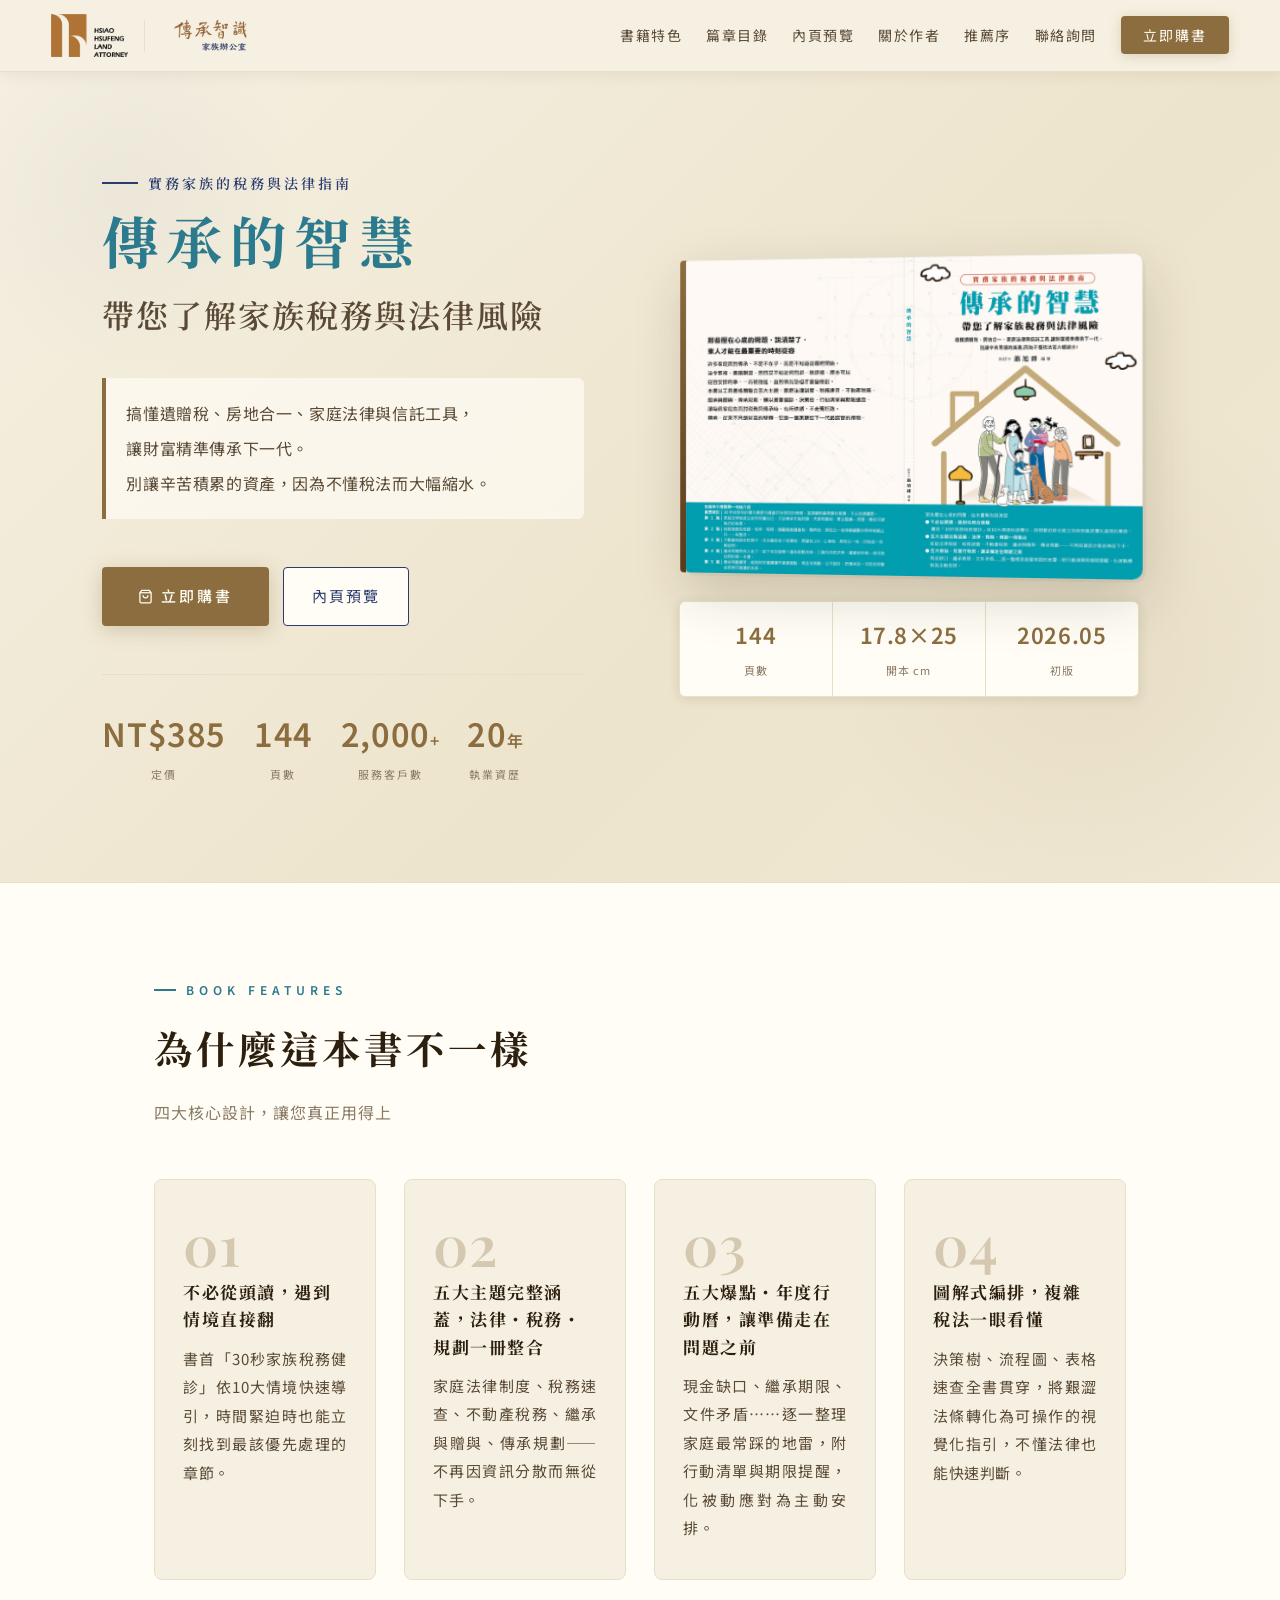
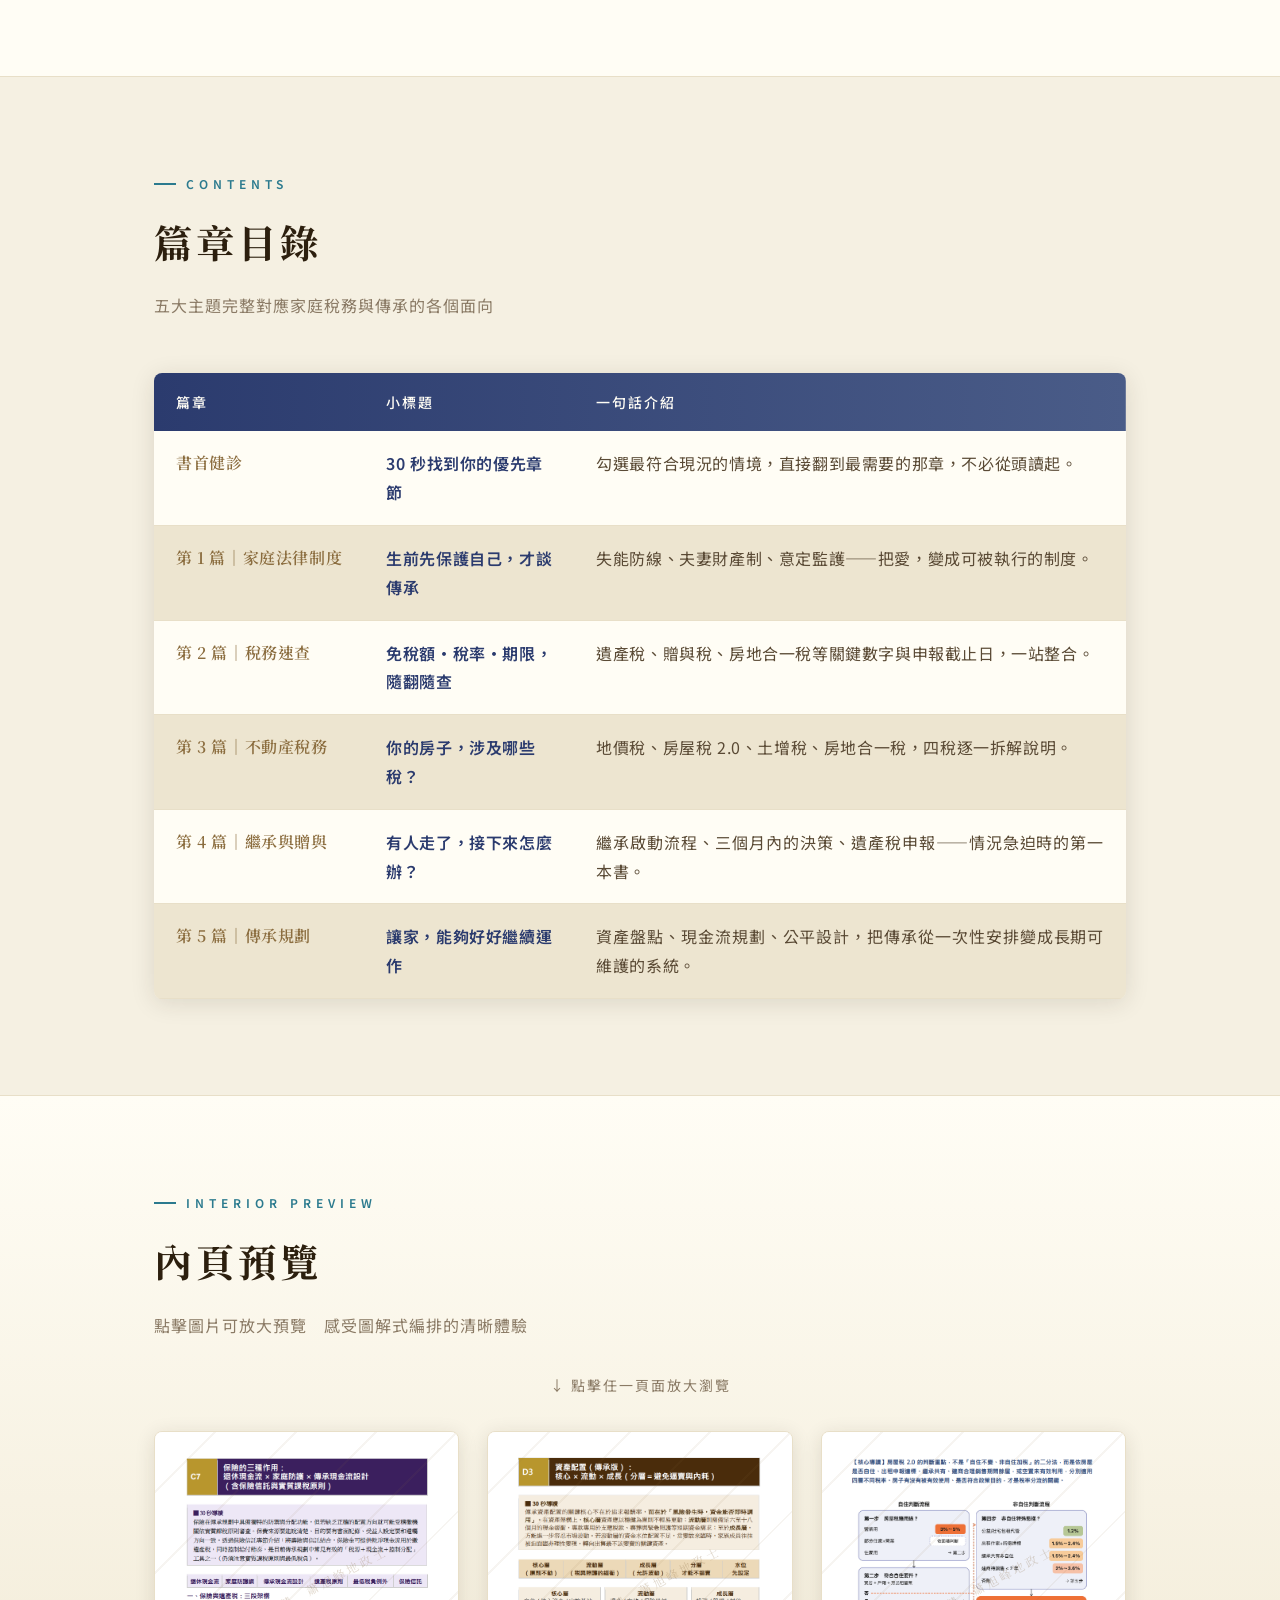
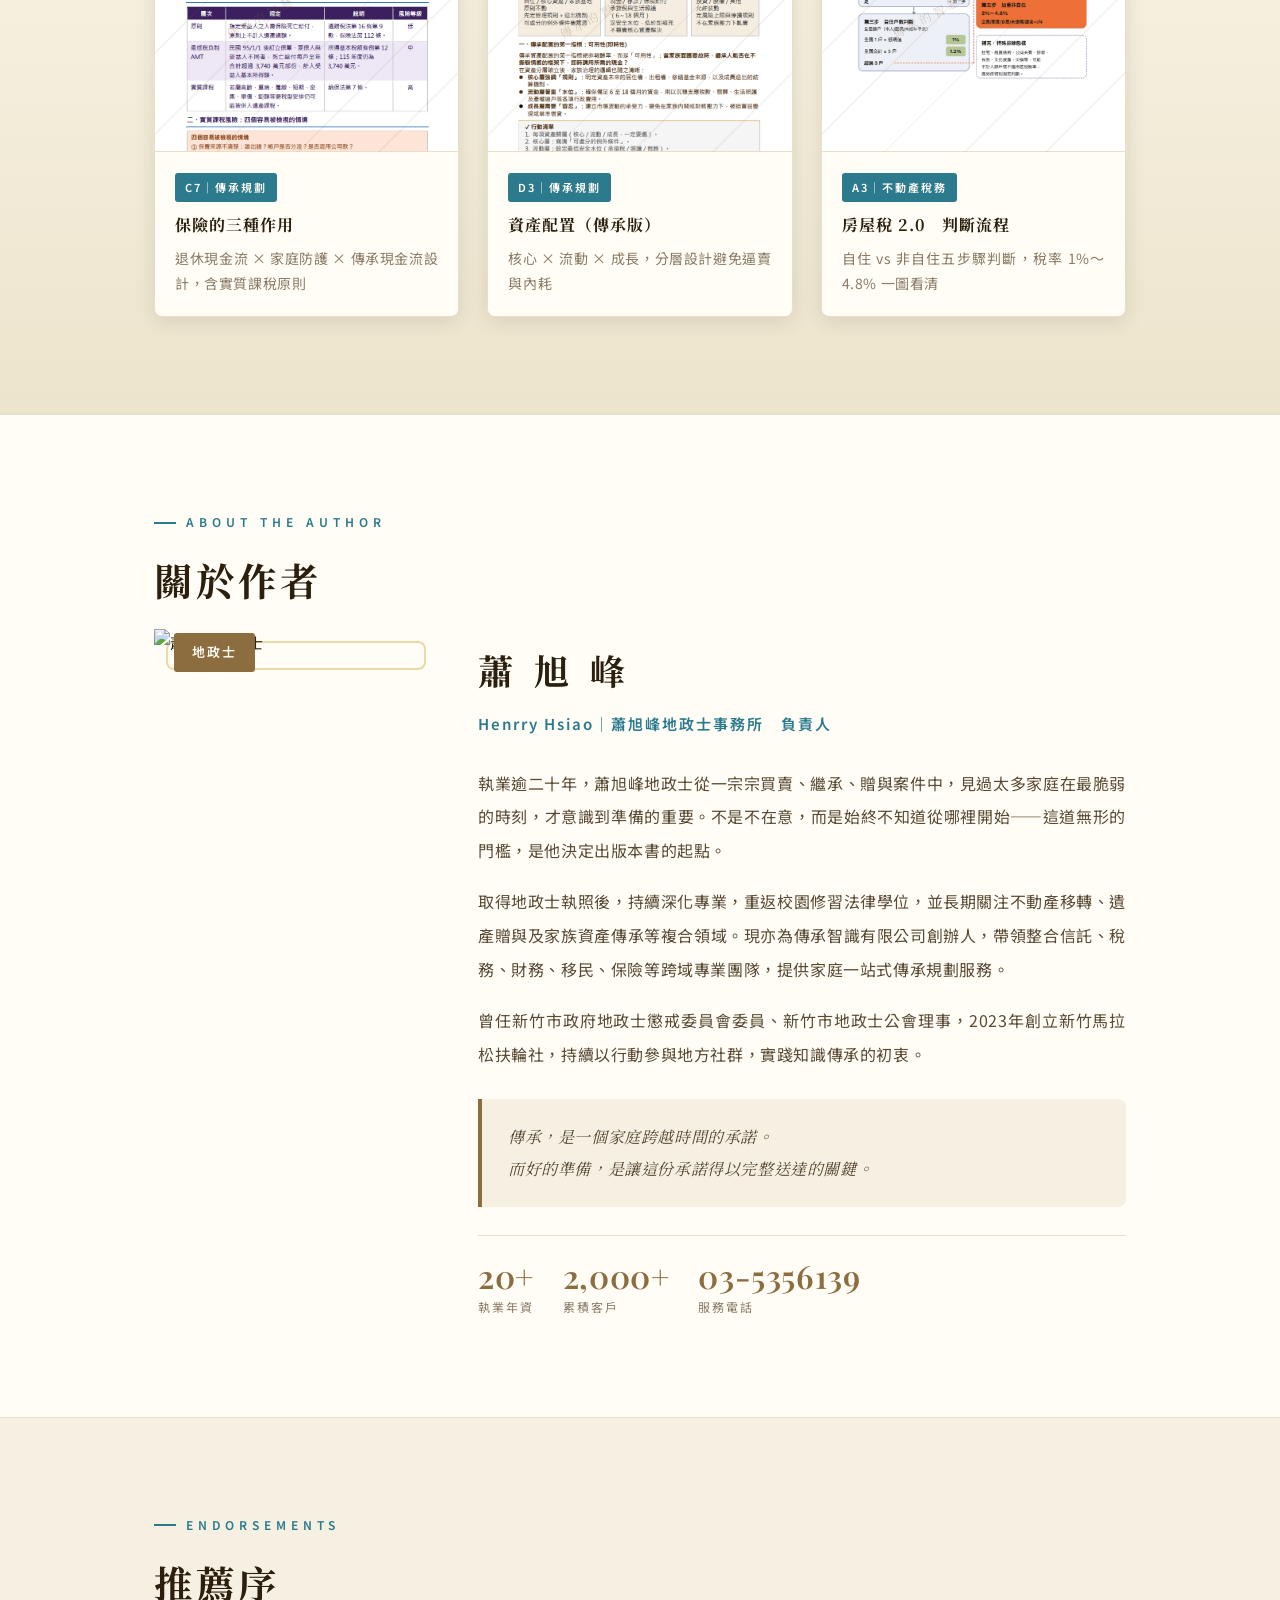
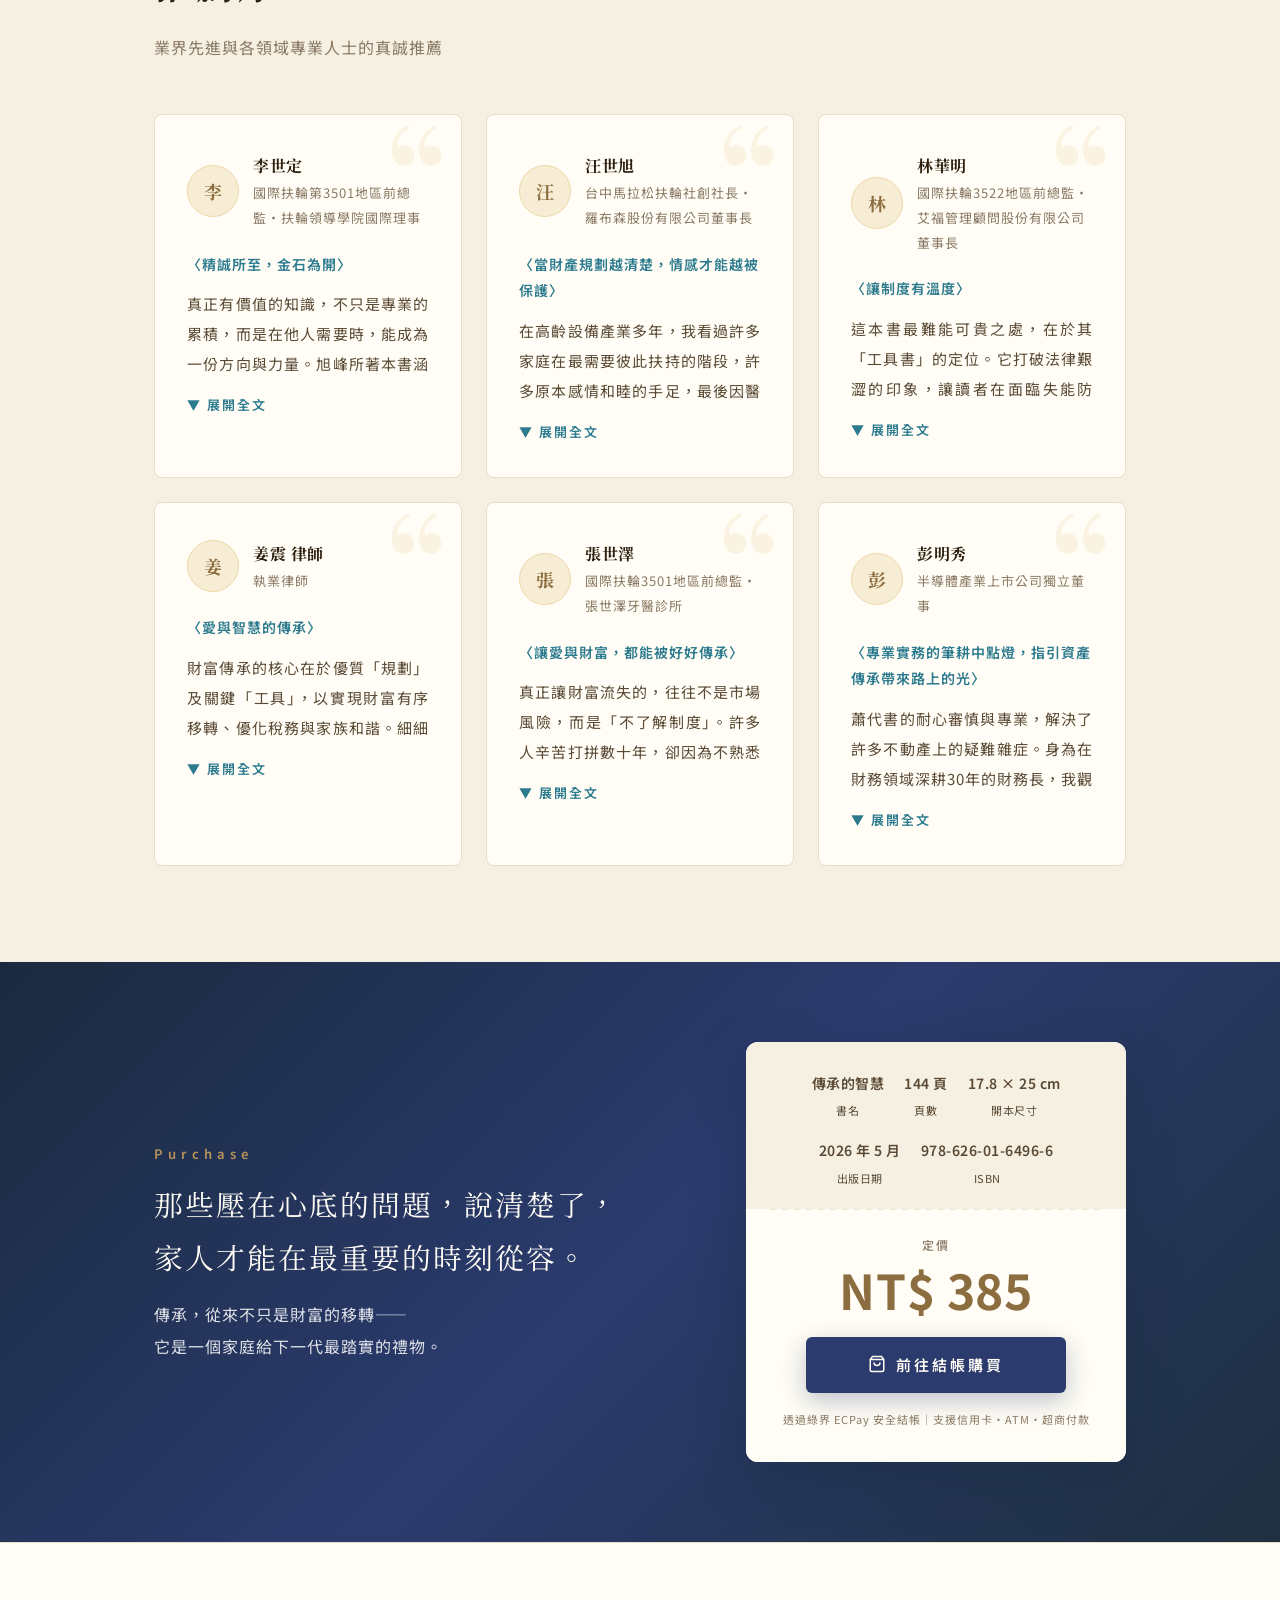
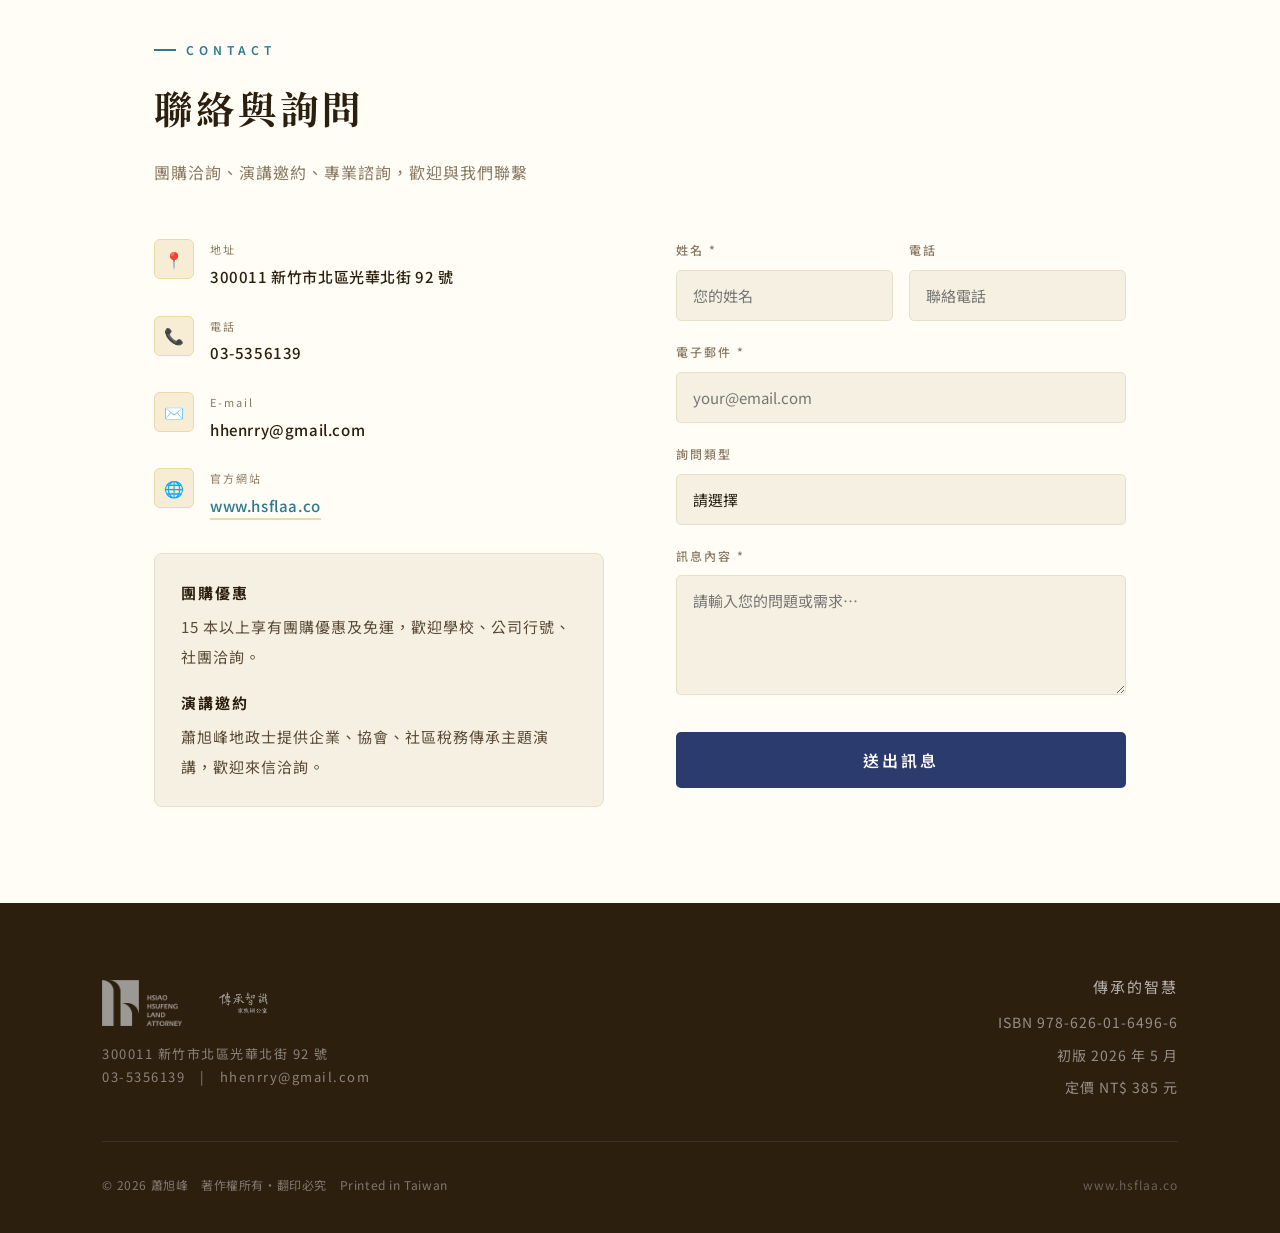
==== commit 6d894296: "Add files via upload" ====
--- a/BookWebsite/index.html
+++ b/BookWebsite/index.html
@@ -12,6 +12,7 @@
 </head>
 <body>
 
+<!-- NAV -->
 <nav>
   <div class="nav-logos">
     <img class="nav-logo-img" src="images/logo1.png" alt="蕭旭峰地政士事務所">
@@ -29,6 +30,7 @@
   </ul>
 </nav>
 
+<!-- HERO -->
 <section id="hero">
   <div class="hero">
     <div class="hero-text reveal">
@@ -73,6 +75,7 @@
   </div>
 </section>
 
+<!-- FEATURES -->
 <section id="features" class="features-bg">
   <div class="section-inner">
     <p class="section-eyebrow reveal">Book Features</p>
@@ -80,22 +83,22 @@
     <p class="section-subtitle reveal">四大核心設計，讓您真正用得上</p>
     <div class="features-grid">
       <div class="feature-card reveal">
-        <span class="feature-num" style="color:rgba(26,50,72,0.30);">01</span>
+        <span class="feature-num">01</span>
         <h3 class="feature-title">不必從頭讀，遇到情境直接翻</h3>
         <p class="feature-desc">書首「30秒家族稅務健診」依10大情境快速導引，時間緊迫時也能立刻找到最該優先處理的章節。</p>
       </div>
       <div class="feature-card reveal reveal-delay-1">
-        <span class="feature-num" style="color:rgba(26,50,72,0.30);">02</span>
+        <span class="feature-num">02</span>
         <h3 class="feature-title">五大主題完整涵蓋，法律・稅務・規劃一冊整合</h3>
         <p class="feature-desc">家庭法律制度、稅務速查、不動產稅務、繼承與贈與、傳承規劃——不再因資訊分散而無從下手。</p>
       </div>
       <div class="feature-card reveal reveal-delay-2">
-        <span class="feature-num" style="color:rgba(26,50,72,0.30);">03</span>
+        <span class="feature-num">03</span>
         <h3 class="feature-title">五大爆點・年度行動曆，讓準備走在問題之前</h3>
         <p class="feature-desc">現金缺口、繼承期限、文件矛盾……逐一整理家庭最常踩的地雷，附行動清單與期限提醒，化被動應對為主動安排。</p>
       </div>
       <div class="feature-card reveal reveal-delay-3">
-        <span class="feature-num" style="color:rgba(26,50,72,0.30);">04</span>
+        <span class="feature-num">04</span>
         <h3 class="feature-title">圖解式編排，複雜稅法一眼看懂</h3>
         <p class="feature-desc">決策樹、流程圖、表格速查全書貫穿，將艱澀法條轉化為可操作的視覺化指引，不懂法律也能快速判斷。</p>
       </div>
@@ -103,6 +106,7 @@
   </div>
 </section>
 
+<!-- CHAPTERS -->
 <section id="chapters" class="chapters-bg">
   <div class="section-inner">
     <p class="section-eyebrow reveal">Contents</p>
@@ -128,6 +132,7 @@
   </div>
 </section>
 
+<!-- PREVIEW -->
 <section id="preview" class="preview-bg">
   <div class="section-inner">
     <p class="section-eyebrow reveal">Interior Preview</p>
@@ -176,6 +181,7 @@
   </div>
 </section>
 
+<!-- LIGHTBOX -->
 <div class="lightbox" id="lightbox" onclick="closeLightbox(event)">
   <div class="lightbox-inner">
     <div class="lightbox-wm"></div>
@@ -185,6 +191,7 @@
   </div>
 </div>
 
+<!-- AUTHOR -->
 <section id="author" class="author-bg">
   <div class="section-inner">
     <p class="section-eyebrow reveal">About the Author</p>
@@ -197,7 +204,7 @@
       </div>
       <div class="reveal reveal-delay-1" style="padding-top:8px;">
         <h3 class="author-name">蕭 旭 峰</h3>
-        <p class="author-title-line">Henrry Hsiao｜蕭旭峰地政士事務所　負責人　傳承智識有限公司　創辦人</p>
+        <p class="author-title-line">Henrry Hsiao｜蕭旭峰地政士事務所　負責人</p>
         <p class="author-bio">執業逾二十年，蕭旭峰地政士從一宗宗買賣、繼承、贈與案件中，見過太多家庭在最脆弱的時刻，才意識到準備的重要。不是不在意，而是始終不知道從哪裡開始——這道無形的門檻，是他決定出版本書的起點。</p>
         <p class="author-bio">取得地政士執照後，持續深化專業，重返校園修習法律學位，並長期關注不動產移轉、遺產贈與及家族資產傳承等複合領域。現亦為傳承智識有限公司創辦人，帶領整合信託、稅務、財務、移民、保險等跨域專業團隊，提供家庭一站式傳承規劃服務。</p>
         <p class="author-bio">曾任新竹市政府地政士懲戒委員會委員、新竹市地政士公會理事，2023年創立新竹馬拉松扶輪社，持續以行動參與地方社群，實踐知識傳承的初衷。</p>
@@ -227,7 +234,7 @@
       <div class="endorse-card reveal">
         <div class="endorse-header">
           <div class="endorse-avatar">李</div>
-          <div><div class="endorse-name">李世定 PDG Stan</div><div class="endorse-role">國際扶輪第3501地區前總監</div></div>
+          <div><div class="endorse-name">李世定</div><div class="endorse-role">國際扶輪第3501地區前總監・扶輪領導學院國際理事</div></div>
         </div>
         <div class="endorse-title">〈精誠所至，金石為開〉</div>
         <div class="endorse-preview collapsed" id="endorse3">真正有價值的知識，不只是專業的累積，而是在他人需要時，能成為一份方向與力量。旭峰所著本書涵蓋家庭法律制度、不動產稅務、繼承與贈與，以及傳承規劃等重要面向。如何透過正確的法律觀念與完善的稅務及傳承規劃，使資產成為祝福而非爭議的起點——旭峰以專業與實務經驗為基礎，結合理性分析完成本書，誠摯期盼能為讀者在面對不動產規劃、稅務安排與家庭傳承議題時，提供具體參考與實質助益。</div>
@@ -271,7 +278,7 @@
       <div class="endorse-card reveal reveal-delay-1">
         <div class="endorse-header">
           <div class="endorse-avatar">張</div>
-          <div><div class="endorse-name">張世澤 PDG Dentist</div><div class="endorse-role">國際扶輪3501地區前總監・張世澤牙醫診所</div></div>
+          <div><div class="endorse-name">張世澤</div><div class="endorse-role">國際扶輪3501地區前總監・張世澤牙醫診所</div></div>
         </div>
         <div class="endorse-title">〈讓愛與財富，都能被好好傳承〉</div>
         <div class="endorse-preview collapsed" id="endorse6">真正讓財富流失的，往往不是市場風險，而是「不了解制度」。許多人辛苦打拼數十年，卻因為不熟悉遺產稅、贈與稅、房地合一稅，甚至忽略家庭法律與信託安排，導致原本想留給家人的愛，最後在稅務與爭議中被消耗。《傳承的智慧》正是在這樣的時代需求下誕生。蕭旭峰地政士以專業實務，將艱深難懂的法令與稅務觀念用最貼近生活的方式重新整理。傳承不只是財產的移轉，更是一種責任的延續、一種愛的安排。當一個人願意提早理解制度、做好規劃，其實是在替家人減少未來的不安與衝突。</div>
@@ -293,32 +300,46 @@
   </div>
 </section>
 
+<!-- PURCHASE -->
 <section id="purchase" class="purchase-bg">
   <div class="purchase-inner">
     <div class="purchase-split">
+      
       <div class="purchase-left reveal">
         <p class="purchase-eyebrow">Purchase</p>
-        <h2 class="purchase-title">那些壓在心底的問題，說清楚了，<br>家人才能在最重要的時刻從容</h2>
+        <!-- 透過 display:block 確保完美分為兩段且絕不斷字 -->
+        <h2 class="purchase-title" style="word-break: keep-all;">
+          <span style="display: block; margin-bottom: 4px;">那些壓在心底的問題，說清楚了，</span>
+          <span style="display: block;">家人才能在最重要的時刻從容。</span>
+        </h2>
         <p class="purchase-subtitle">傳承，從來不只是財富的移轉——<br>它是一個家庭給下一代最踏實的禮物。</p>
       </div>
+
       <div class="reveal reveal-delay-1">
-        <div class="purchase-cards-container">
+        <!-- 縮小後的整合式票券卡片設計 -->
+        <div class="purchase-card-unified">
           
-          <div class="purchase-card-specs">
+          <!-- 上半部：規格區域 -->
+          <div class="purchase-specs-area">
             <div class="purchase-specs">
               <div class="purchase-spec"><span class="purchase-spec-value">傳承的智慧</span>書名</div>
               <div class="purchase-spec"><span class="purchase-spec-value">144 頁</span>頁數</div>
               <div class="purchase-spec"><span class="purchase-spec-value">17.8 × 25 cm</span>開本尺寸</div>
               <div class="purchase-spec"><span class="purchase-spec-value">2026 年 5 月</span>出版日期</div>
+              <!-- 補回完整的 ISBN 碼 -->
               <div class="purchase-spec"><span class="purchase-spec-value">978-626-01-6496-6</span>ISBN</div>
             </div>
           </div>
 
-          <div class="purchase-card-price">
+          <!-- 精緻虛線分隔 -->
+          <div class="purchase-divider"></div>
+
+          <!-- 下半部：價格與結帳按鈕 -->
+          <div class="purchase-price-area">
             <div class="purchase-price-label">定價</div>
             <div class="purchase-price">NT$ 385</div>
             <a href="https://YOUR-ECPAY-LINK-HERE" target="_blank" class="btn-buy">
-              <svg width="17" height="17" viewBox="0 0 24 24" fill="none" stroke="currentColor" stroke-width="2"><path d="M6 2L3 6v14a2 2 0 002 2h14a2 2 0 002-2V6l-3-4z"/><line x1="3" y1="6" x2="21" y2="6"/><path d="M16 10a4 4 0 01-8 0"/></svg>
+              <svg width="18" height="18" viewBox="0 0 24 24" fill="none" stroke="currentColor" stroke-width="2" style="margin-top:-2px;"><path d="M6 2L3 6v14a2 2 0 002 2h14a2 2 0 002-2V6l-3-4z"/><line x1="3" y1="6" x2="21" y2="6"/><path d="M16 10a4 4 0 01-8 0"/></svg>
               前往結帳購買
             </a>
             <p class="purchase-note">透過綠界 ECPay 安全結帳｜支援信用卡・ATM・超商付款</p>
@@ -326,6 +347,7 @@
           
         </div>
       </div>
+
     </div>
   </div>
 </section>
@@ -360,8 +382,8 @@
           </div>
         </div>
         <div style="margin-top:32px;padding:24px 26px;background:var(--cream);border-radius:8px;border:1px solid var(--cream-dark);">
-          <p style="font-size:13px;color:var(--text-mid);line-height:2;letter-spacing:1px;"><strong style="color:var(--brown);letter-spacing:2px;display:block;margin-bottom:4px;">團購優惠</strong>5 本以上享有團購優惠，歡迎學校、公司行號、社團洽詢。</p>
-          <p style="margin-top:16px;font-size:13px;color:var(--text-mid);line-height:2;letter-spacing:1px;"><strong style="color:var(--brown);letter-spacing:2px;display:block;margin-bottom:4px;">演講邀約</strong>蕭旭峰地政士提供企業、協會、社區稅務傳承主題演講，歡迎來信洽詢。</p>
+          <p style="font-size:15px;color:var(--text-mid);line-height:2;letter-spacing:1px;"><strong style="color:var(--brown);letter-spacing:2px;display:block;margin-bottom:4px;">團購優惠</strong>15 本以上享有團購優惠及免運，歡迎學校、公司行號、社團洽詢。</p>
+          <p style="margin-top:16px;font-size:15px;color:var(--text-mid);line-height:2;letter-spacing:1px;"><strong style="color:var(--brown);letter-spacing:2px;display:block;margin-bottom:4px;">演講邀約</strong>蕭旭峰地政士提供企業、協會、社區稅務傳承主題演講，歡迎來信洽詢。</p>
         </div>
       </div>
       <div class="reveal reveal-delay-1">
@@ -399,7 +421,6 @@
     <div>
       <div class="footer-brand">
         <img class="footer-logo-img" src="images/logo1.png" alt="蕭旭峰地政士事務所">
-        <!-- 微調了右側 Logo 的高度與間距以配合放大比例 -->
         <img class="footer-logo-img" src="images/logo2.png" alt="傳承智識" style="height:36px;margin-left:16px;">
       </div>
       <p style="font-size:13px;color:rgba(255,255,255,0.45);letter-spacing:1.5px;margin-top:16px;line-height:1.8;">
@@ -411,12 +432,11 @@
       <span style="color:rgba(255,255,255,0.65);font-size:15px;letter-spacing:2px;margin-bottom:8px;">傳承的智慧</span>
       <span>ISBN 978-626-01-6496-6</span>
       <span>初版 2026 年 5 月</span>
-      <span>定價 NT$ 385</span>
+      <span>定價 NT$ 385 元</span>
     </div>
   </div>
   <div class="footer-bottom">
     <span style="color:rgba(255,255,255,0.4);font-size:12px;">© 2026 蕭旭峰　著作權所有・翻印必究　Printed in Taiwan</span>
-    <!-- 頁尾的網址也加上了真實連結 -->
     <a href="https://www.hsflaa.co" target="_blank" style="font-size:12px;color:rgba(255,255,255,0.3);text-decoration:none;letter-spacing:1px;">www.hsflaa.co</a>
   </div>
 </footer>
--- a/BookWebsite/style.css
+++ b/BookWebsite/style.css
@@ -1,4 +1,5 @@
 :root {
+  /* 原始專業配色 */
   --cream:       #F5F0E2;
   --cream-dark:  #E8DFC8;
   --cream-mid:   #EDE5D0;
@@ -25,10 +26,10 @@
   font-family:'Noto Sans TC',sans-serif;
   background:var(--cream);
   color:var(--text);
-  /* 日系排版：適度增加基礎字級與字距 */
+  /* 日系排版設定 */
   font-size: 15px; 
-  letter-spacing: 0.03em;
-  line-height:1.85;
+  letter-spacing: 0.04em;
+  line-height:1.9;
   overflow-x:hidden;
 }
 body::before{
@@ -59,10 +60,10 @@
   background:var(--gold);color:var(--white)!important;
   padding:9px 22px;border-radius:4px;
   font-size:14px!important;letter-spacing:2px!important;
-  transition:background 0.2s!important;
+  transition:all 0.2s!important;
   box-shadow:0 2px 12px rgba(139,109,63,0.25);
 }
-.nav-buy:hover{background:var(--gold-light)!important;}
+.nav-buy:hover{background:var(--gold-light)!important;transform:translateY(-1px);}
 
 /* ─── HERO ─── */
 .hero{
@@ -88,7 +89,7 @@
 .hero-text{padding-right:56px;position:relative;z-index:1;}
 .hero-eyebrow{
   font-size:14px;letter-spacing:3px;
-  color:var(--navy);font-weight:500;
+  color:var(--navy);font-weight:600;
   margin-bottom:14px;
   display:flex;align-items:center;gap:10px;
   font-family:'Noto Serif TC',serif;
@@ -100,7 +101,7 @@
 .hero-title{
   font-family:'Noto Serif TC',serif;
   font-size:clamp(2.2rem,4.4vw,3.6rem);
-  font-weight:700;color:#019eaf;
+  font-weight:700;color:var(--teal);
   line-height:1.05;letter-spacing:8px;
   margin-bottom:18px;
   white-space:nowrap;
@@ -116,8 +117,8 @@
   font-size:16px;color:var(--text-mid);
   line-height:2.2;margin-bottom:48px;
   padding:18px 20px;
-  background:rgba(255,253,245,0.6);
-  border-left:3px solid var(--gold);
+  background:rgba(255,253,245,0.7);
+  border-left:4px solid var(--gold);
   border-radius:0 6px 6px 0;
 }
 .hero-cta{display:flex;gap:14px;flex-wrap:wrap;margin-bottom:48px;}
@@ -132,12 +133,13 @@
 .btn-primary:hover{background:var(--gold-light);transform:translateY(-2px);box-shadow:0 8px 28px rgba(139,109,63,0.35);}
 .btn-secondary{
   display:inline-flex;align-items:center;gap:8px;
+  background:var(--white);
   border:1.5px solid var(--navy);color:var(--navy);
   padding:14px 28px;border-radius:4px;
   text-decoration:none;font-size:15px;letter-spacing:2px;
   transition:all 0.3s;
 }
-.btn-secondary:hover{background:rgba(43,59,110,0.06);transform:translateY(-2px);}
+.btn-secondary:hover{background:var(--navy);color:var(--white);transform:translateY(-2px);box-shadow:0 8px 24px rgba(43,59,110,0.3);}
 .hero-meta{
   display:flex;gap:28px;
   padding-top:28px;border-top:1px solid var(--cream-dark);
@@ -161,7 +163,7 @@
 .book-cover{
   width:100%;max-width:460px;
   border-radius:4px 10px 10px 4px;
-  box-shadow:-6px 0 0 rgba(44,31,14,0.18),0 20px 56px rgba(44,31,14,0.22),3px 3px 0 rgba(44,31,14,0.06);
+  box-shadow:-6px 0 0 rgba(44,31,14,0.12),0 20px 56px rgba(44,31,14,0.18),3px 3px 0 rgba(44,31,14,0.04);
   display:block;
 }
 .book-spine{
@@ -170,7 +172,6 @@
   border-radius:4px 0 0 4px;
 }
 .book-price-tag{display:none;}
-.book-price-tag .currency{font-size:12px;letter-spacing:3px;opacity:0.8;}
 .book-info-strip{
   display:flex;gap:0;margin-top:24px;
   border:1px solid var(--cream-dark);border-radius:6px;overflow:hidden;
@@ -182,18 +183,6 @@
   border-right:1px solid var(--cream-dark);
 }
 .strip-item:last-child{border-right:none;}
-.strip-price-cell{
-  flex:1;text-align:center;padding:10px 8px;
-  background:var(--navy);
-  display:flex;flex-direction:column;align-items:center;justify-content:center;
-}
-.strip-price-num{
-  font-family:'Noto Sans TC',sans-serif;
-  font-size:24px;font-weight:600;color:var(--white);
-  letter-spacing:1px;line-height:1.1;
-}
-.strip-price-num .currency{font-size:12px;letter-spacing:2px;opacity:0.8;margin-right:2px;}
-.strip-price-lbl{font-size:11px;color:rgba(255,255,255,0.55);letter-spacing:1px;margin-top:3px;}
 .strip-value{font-family:'Noto Sans TC',sans-serif;font-size:22px;font-weight:600;color:var(--gold);display:block;}
 .strip-label{font-size:11px;color:var(--text-light);letter-spacing:1px;}
 
@@ -201,17 +190,17 @@
 section{position:relative;z-index:1;}
 .section-inner{max-width:1100px;margin:0 auto;padding:96px 5%;}
 .section-eyebrow{
-  font-size:11px;letter-spacing:5px;color:var(--teal);
-  font-weight:500;text-transform:uppercase;margin-bottom:10px;
+  font-size:12px;letter-spacing:5px;color:var(--teal);
+  font-weight:600;text-transform:uppercase;margin-bottom:10px;
   display:flex;align-items:center;gap:10px;
 }
-.section-eyebrow::before{content:'';display:inline-block;width:22px;height:1px;background:var(--teal);}
+.section-eyebrow::before{content:'';display:inline-block;width:22px;height:2px;background:var(--teal);}
 .section-title{
   font-family:'Noto Serif TC',serif;
-  font-size:clamp(1.5rem,2.8vw,2.2rem);
-  font-weight:600;color:var(--brown);letter-spacing:4px;margin-bottom:12px;
-}
-.section-subtitle{font-size:15px;color:var(--text-light);letter-spacing:1px;margin-bottom:52px;}
+  font-size:clamp(1.6rem,3vw,2.4rem);
+  font-weight:700;color:var(--brown);letter-spacing:4px;margin-bottom:12px;
+}
+.section-subtitle{font-size:16px;color:var(--text-light);letter-spacing:1px;margin-bottom:52px;}
 
 /* ─── FEATURES ─── */
 .features-bg{background:var(--white);border-top:1px solid var(--cream-dark);border-bottom:1px solid var(--cream-dark);}
@@ -223,7 +212,7 @@
   overflow:hidden;
 }
 .feature-card::before{
-  content:'';position:absolute;top:0;left:0;right:0;height:3px;
+  content:'';position:absolute;top:0;left:0;right:0;height:4px;
   background:linear-gradient(90deg,var(--gold),var(--gold-light));
   transform:scaleX(0);transform-origin:left;transition:transform 0.3s;
 }
@@ -232,16 +221,15 @@
 .feature-num{
   font-family:'Playfair Display',serif;
   font-size:56px;font-weight:600;
-  color:rgba(139,109,63,0.25);
+  color:var(--gold); opacity: 0.3;
   line-height:1;margin-bottom:6px;display:block;
 }
 .feature-title{
   font-family:'Noto Serif TC',serif;
-  font-size:16px;font-weight:700;
+  font-size:17px;font-weight:700;
   color:var(--brown);letter-spacing:1.5px;
   margin-bottom:12px;line-height:1.6;
 }
-/* 日系齊行對齊 */
 .feature-desc{font-size:15px;color:var(--text-mid);line-height:1.9;text-align:justify;text-justify:inter-ideograph;}
 
 /* ─── CHAPTERS ─── */
@@ -251,15 +239,15 @@
   border-radius:8px;overflow:hidden;
   box-shadow:0 4px 24px var(--shadow);
 }
-.chapters-table thead tr{background:linear-gradient(90deg,var(--gold),#9B7A4A);}
+.chapters-table thead tr{background:linear-gradient(90deg,var(--navy),#4a5c88);}
 .chapters-table thead th{
-  color:var(--white);font-size:13px;letter-spacing:2px;font-weight:500;
+  color:var(--white);font-size:14px;letter-spacing:2px;font-weight:500;
   padding:16px 22px;text-align:left;font-family:'Noto Sans TC',sans-serif;
 }
 .chapters-table tbody tr{background:var(--white);border-bottom:1px solid var(--cream-dark);transition:background 0.2s;}
-.chapters-table tbody tr:nth-child(even){background:var(--cream);}
+.chapters-table tbody tr:nth-child(even){background:var(--cream-mid);}
 .chapters-table tbody tr:hover{background:var(--gold-bg);}
-.chapters-table td{padding:18px 22px;font-size:15px;vertical-align:top;line-height:1.8;}
+.chapters-table td{padding:18px 22px;font-size:16px;vertical-align:top;line-height:1.8;}
 .chapters-table td:first-child{font-weight:600;color:var(--gold);font-family:'Noto Serif TC',serif;white-space:nowrap;width:190px;}
 .chapters-table td:nth-child(2){font-weight:600;color:var(--navy);width:210px;}
 .chapters-table td:last-child{color:var(--text-mid);text-align:justify;}
@@ -278,7 +266,7 @@
   box-shadow:0 4px 20px var(--shadow);
   cursor:pointer;transition:all 0.35s;
 }
-.preview-card:hover{transform:translateY(-8px) scale(1.01);box-shadow:0 20px 48px rgba(44,31,14,0.18);}
+.preview-card:hover{transform:translateY(-8px) scale(1.01);box-shadow:0 20px 48px var(--shadow); border-color:var(--gold-pale);}
 .preview-thumb{
   width:100%;height:320px;object-fit:cover;
   object-position:center 8%;
@@ -293,34 +281,37 @@
   content:"傳承的智慧　蕭旭峰地政士";
   position:absolute;top:50%;left:50%;
   transform:translate(-50%,-50%) rotate(-28deg);
-  font-size:13px;color:rgba(139,109,63,0.25);
+  font-size:12px;color:rgba(139,109,63,0.25);
   white-space:nowrap;letter-spacing:3px;
   font-family:"Noto Serif TC",serif;pointer-events:none;
 }
-.preview-label{padding:18px 20px;}
+.preview-label{padding:20px;}
 .preview-tag{
-  font-size:11px;letter-spacing:3px;color:var(--teal);font-weight:500;
-  margin-bottom:4px;
-}
-.preview-title{font-family:'Noto Serif TC',serif;font-size:16px;font-weight:600;color:var(--brown);letter-spacing:2px;}
+  display:inline-block;
+  background:var(--teal); color:var(--white);
+  font-size:11px;letter-spacing:2px;font-weight:600;
+  padding:4px 10px; border-radius:3px;
+  margin-bottom:8px;
+}
+.preview-title{font-family:'Noto Serif TC',serif;font-size:16px;font-weight:700;color:var(--brown);letter-spacing:1px;}
 .preview-desc{font-size:14px;color:var(--text-light);margin-top:6px;line-height:1.8;text-align:justify;}
 
 /* lightbox */
 .lightbox-wm{
   position:absolute;inset:0;pointer-events:none;z-index:1002;
-  background:repeating-linear-gradient(-45deg,transparent 0,transparent 80px,rgba(255,255,255,0.04) 80px,rgba(255,255,255,0.04) 82px);
+  background:repeating-linear-gradient(-45deg,transparent 0,transparent 80px,rgba(255,255,255,0.05) 80px,rgba(255,255,255,0.05) 82px);
 }
 .lightbox-wm::after{
   content:"傳承的智慧　蕭旭峰地政士　版權所有";
   position:absolute;top:50%;left:50%;
   transform:translate(-50%,-50%) rotate(-28deg);
-  font-size:15px;color:rgba(255,255,255,0.12);
+  font-size:16px;color:rgba(255,255,255,0.2);
   white-space:nowrap;letter-spacing:4px;
   font-family:"Noto Serif TC",serif;pointer-events:none;
 }
 .lightbox{
   display:none;position:fixed;inset:0;z-index:999;
-  background:rgba(26,18,8,0.88);
+  background:rgba(26,18,8,0.9);
   align-items:center;justify-content:center;
   padding:20px;
 }
@@ -343,12 +334,12 @@
 .lightbox-caption{
   padding:16px 24px;
   background:var(--cream);
-  font-size:14px;color:var(--text-mid);
+  font-size:15px;color:var(--text-mid);
   letter-spacing:1px;text-align:center;
   font-family:'Noto Serif TC',serif;
 }
 .preview-hint{
-  text-align:center;font-size:13px;color:var(--text-light);
+  text-align:center;font-size:14px;color:var(--text-light);
   letter-spacing:2px;margin-bottom:32px;margin-top:-20px;
 }
 
@@ -356,42 +347,34 @@
 .author-bg{background:var(--white);border-top:1px solid var(--cream-dark);border-bottom:1px solid var(--cream-dark);}
 .author-layout{display:grid;grid-template-columns:260px 1fr;gap:64px;align-items:start;}
 .author-photo-wrap{position:relative;}
-.author-photo-placeholder{
-  width:100%;aspect-ratio:3/4;background:var(--cream-mid);
-  border-radius:8px;display:flex;flex-direction:column;
-  align-items:center;justify-content:center;
-  color:var(--text-light);font-size:13px;letter-spacing:1px;gap:10px;
-  border:2px dashed var(--gold-pale);
-}
 .author-frame{
   position:absolute;top:12px;left:12px;right:-12px;bottom:-12px;
-  border:1.5px solid var(--gold-pale);border-radius:8px;z-index:-1;
+  border:2px solid var(--gold-pale);border-radius:8px;z-index:-1;
 }
 .author-tag{
   position:absolute;bottom:-14px;left:20px;
   background:var(--gold);color:var(--white);
-  font-size:12px;letter-spacing:2px;padding:7px 18px;border-radius:3px;
-}
-.author-name{font-family:'Noto Serif TC',serif;font-size:2.2rem;font-weight:600;color:var(--brown);letter-spacing:6px;margin-bottom:6px;}
-.author-title-line{font-size:14px;color:var(--teal);letter-spacing:2px;margin-bottom:28px;font-weight:500;}
+  font-size:13px;letter-spacing:2px;padding:7px 18px;border-radius:3px;
+  font-weight:600;
+}
+.author-name{font-family:'Noto Serif TC',serif;font-size:2.2rem;font-weight:700;color:var(--brown);letter-spacing:6px;margin-bottom:6px;}
+.author-title-line{font-size:15px;color:var(--teal);letter-spacing:2px;margin-bottom:28px;font-weight:600;}
 .author-bio{font-size:16px;color:var(--text-mid);line-height:2.1;margin-bottom:18px;text-align:justify;text-justify:inter-ideograph;}
 .author-bio-quote{
   margin-top:28px;padding:22px 26px;
-  background:var(--cream);border-left:3px solid var(--gold);
+  background:var(--cream);border-left:4px solid var(--gold);
   border-radius:0 8px 8px 0;
-  font-family:'Noto Serif TC',serif;font-size:15px;
+  font-family:'Noto Serif TC',serif;font-size:16px;
   color:var(--text-mid);line-height:2;font-style:italic;
 }
 .author-stats{display:flex;gap:28px;margin-top:28px;padding-top:24px;border-top:1px solid var(--cream-dark);}
 .astat-value{font-family:'Playfair Display',serif;font-size:32px;font-weight:600;color:var(--gold);line-height:1;display:block;}
-.astat-label{font-size:11px;color:var(--text-light);letter-spacing:2px;margin-top:3px;}
+.astat-label{font-size:12px;color:var(--text-light);letter-spacing:2px;margin-top:3px;}
 
 /* ─── ENDORSEMENTS ─── */
 .endorse-bg{background:var(--cream);}
-/* 強制設定為 3欄 x 2列 的網格 */
 .endorse-grid{display:grid;grid-template-columns:repeat(3, 1fr);gap:24px;}
 .endorse-card{
-  /* 設定相對定位，讓背景浮水印能被妥善包覆 */
   position:relative;
   z-index:1;
   background:var(--white);border-radius:8px;
@@ -399,13 +382,12 @@
   transition:all 0.3s;
   overflow:hidden;
 }
-/* 以擬擬元素取代原本的 quote mark，設計成高質感的背景浮水印 */
 .endorse-card::before {
   content: "\201C";
   font-family: 'Playfair Display', serif;
   font-size: 160px;
   color: var(--gold-pale);
-  opacity: 0.2;
+  opacity: 0.25;
   position: absolute;
   top: -20px;
   right: 10px;
@@ -414,7 +396,6 @@
   pointer-events: none;
 }
 .endorse-card:hover{box-shadow:0 8px 32px var(--shadow);border-color:var(--gold-pale);}
-/* 確保卡片內容在浮水印之上 */
 .endorse-header, .endorse-title, .endorse-preview, .endorse-toggle {
   position:relative; z-index: 1;
 }
@@ -425,10 +406,9 @@
   font-family:'Noto Serif TC',serif;font-size:18px;font-weight:700;color:var(--gold);flex-shrink:0;
   border:1.5px solid var(--gold-pale);
 }
-.endorse-name{font-family:'Noto Serif TC',serif;font-weight:600;color:var(--brown);font-size:16px;}
-.endorse-role{font-size:12px;color:var(--text-light);letter-spacing:1px;}
-.endorse-title{font-size:13px;color:var(--teal);letter-spacing:1px;margin-bottom:12px;font-style:italic;}
-
+.endorse-name{font-family:'Noto Serif TC',serif;font-weight:700;color:var(--brown);font-size:16px;}
+.endorse-role{font-size:13px;color:var(--text-light);letter-spacing:1px;}
+.endorse-title{font-size:14px;color:var(--teal);letter-spacing:1px;margin-bottom:12px;font-weight:600;}
 .endorse-preview{
   font-size:15px;
   color:var(--text-mid);
@@ -438,85 +418,154 @@
   text-align:justify;
   text-justify:inter-ideograph;
 }
-.endorse-preview.collapsed{max-height:90px;} /* 配合放大的字體與行距調整收合高度 */
+.endorse-preview.collapsed{max-height:90px;}
 .endorse-preview.expanded{max-height:800px;}
 .endorse-toggle{
-  margin-top:16px;font-size:12px;color:var(--teal);cursor:pointer;
+  margin-top:16px;font-size:13px;color:var(--teal);cursor:pointer;
   letter-spacing:2px;display:flex;align-items:center;gap:4px;
-  background:none;border:none;font-family:'Noto Sans TC',sans-serif;padding:0;
+  background:none;border:none;font-family:'Noto Sans TC',sans-serif;padding:0;font-weight:600;
 }
 .endorse-toggle:hover{color:var(--gold);}
 
 /* ─── PURCHASE ─── */
-.purchase-bg{
-  background:linear-gradient(135deg,#1A2A3E 0%,#2B3B6E 50%,#1E3040 100%);
-}
-.purchase-inner{max-width:1100px;margin:0 auto;padding:64px 5%;}
-.purchase-split{display:grid;grid-template-columns:1fr 420px;gap:60px;align-items:center;}
-.purchase-left{text-align:left; padding-right: 20px;}
-.purchase-eyebrow{font-size:11px;letter-spacing:5px;color:var(--gold-light);margin-bottom:12px;}
-/* 縮小標題字級、減輕字重，創造精緻緊湊感 */
-.purchase-title{
-  font-family:'Noto Serif TC',serif;
-  font-size:clamp(1.2rem,2.2vw,1.7rem);
-  font-weight:400; 
-  color:#FFFDF5;letter-spacing:3px;line-height:1.5;margin-bottom:12px;
-}
-.purchase-subtitle{font-size:14px;color:rgba(255,255,255,0.7);letter-spacing:1px;margin-bottom:0;line-height:2;}
-
-.purchase-cards-container {
+.purchase-bg {
+  background: linear-gradient(135deg,#1A2A3E 0%,#2B3B6E 50%,#1E3040 100%);
+}
+.purchase-inner {
+  max-width: 1100px;
+  margin: 0 auto;
+  padding: 80px 5%;
+}
+/* 將右側卡片區塊寬度從 440px 縮小至 380px，給左側文字更多空間 */
+.purchase-split {
+  display: grid;
+  grid-template-columns: 1fr 380px;
+  gap: 60px;
+  align-items: center;
+}
+.purchase-left {
+  text-align: left; 
+  padding-right: 0;
+}
+.purchase-eyebrow {
+  font-size: 13px;
+  letter-spacing: 5px;
+  color: var(--gold-light);
+  margin-bottom: 14px; 
+  font-weight: 600;
+}
+.purchase-title {
+  font-family: 'Noto Serif TC', serif;
+  font-size: clamp(1.5rem, 2.5vw, 1.8rem); /* 微調字級配合不斷字長句 */
+  font-weight: 400; 
+  color: var(--white);
+  letter-spacing: 2px;
+  line-height: 1.7;
+  margin-bottom: 16px;
+}
+.purchase-subtitle {
+  font-size: 16px;
+  color: rgba(255,255,255,0.85);
+  letter-spacing: 1px;
+  margin-bottom: 0;
+  line-height: 2;
+}
+
+/* 整合式票券卡片主體 */
+.purchase-card-unified {
+  background: var(--white);
+  border-radius: 12px;
+  box-shadow: 0 16px 48px rgba(26, 42, 62, 0.4);
+  overflow: hidden;
   display: flex;
   flex-direction: column;
-  gap: 16px;
-}
-.purchase-card-specs {
-  background: rgba(255,255,255,0.05);
-  border: 1px solid rgba(255,255,255,0.12);
-  border-radius: 14px;
-  padding: 24px 28px;
-  text-align: center;
+}
+
+/* 上半部：規格區域 */
+.purchase-specs-area {
+  padding: 28px 24px 20px;
+  background: var(--cream);
 }
 .purchase-specs {
   display: flex;
   justify-content: center;
-  gap: 16px;
-  flex-wrap: nowrap;
-}
-.purchase-spec{text-align:center;color:rgba(255,255,255,0.6);font-size:12px;letter-spacing:0.5px;white-space:nowrap;}
-.purchase-spec-value{display:block;color:#FFFDF5;font-size:14px;font-weight:500;margin-bottom:2px;font-family:'Noto Sans TC', sans-serif;white-space:nowrap;}
-
-.purchase-card-price {
-  background: var(--gold);
-  border: 1px solid var(--gold-light);
-  border-radius: 14px;
-  padding: 32px 28px 24px;
+  gap: 16px 20px; /* 支援折行時的上下與左右間距 */
+  flex-wrap: wrap; /* 允許折行，解決 ISBN 被截斷的問題 */
+}
+.purchase-spec {
   text-align: center;
-  box-shadow: 0 8px 32px rgba(139,109,63,0.3);
-}
-.purchase-price-label{font-size:13px;color:rgba(255,255,255,0.8);letter-spacing:2px;margin-bottom:8px;}
-
-/* 價格字體統一改為無襯線字體 Noto Sans TC，並將字級微縮以顯精緻 */
+  color: var(--text-mid);
+  font-size: 11px;
+  letter-spacing: 0.5px;
+  white-space: nowrap;
+}
+.purchase-spec-value {
+  display: block;
+  color: var(--text-dark);
+  font-size: 14px;
+  font-weight: 600;
+  margin-bottom: 4px;
+  font-family: 'Noto Sans TC', sans-serif;
+}
+
+/* 精緻虛線分隔 */
+.purchase-divider {
+  height: 1px;
+  background: repeating-linear-gradient(to right, var(--cream-dark) 0, var(--cream-dark) 6px, transparent 6px, transparent 12px);
+  margin: 0 24px;
+  opacity: 0.8;
+}
+
+/* 下半部：價格與按鈕 */
+.purchase-price-area {
+  padding: 24px 24px 32px;
+  text-align: center;
+  background: var(--white);
+}
+.purchase-price-label {
+  font-size: 12px;
+  color: var(--text-light);
+  letter-spacing: 2px;
+  margin-bottom: 8px;
+  font-weight: 500;
+}
 .purchase-price {
   font-family: 'Noto Sans TC', sans-serif;
-  font-size: 52px;
+  font-size: 48px; /* 配合卡片縮小，將數字比例調降 */
   font-weight: 700;
-  color: var(--white);
+  color: var(--gold);
   line-height: 1;
   margin-bottom: 24px;
 }
-
-.btn-buy{
-  display:inline-flex;align-items:center;gap:12px;
+.btn-buy {
+  display: inline-flex;
+  align-items: center;
+  justify-content: center;
+  gap: 10px;
+  width: 100%;
+  max-width: 260px;
   background: var(--navy);
   color: var(--white);
-  padding:16px 48px;border-radius:5px;
-  text-decoration:none;font-size:16px;letter-spacing:4px;font-weight:500;
-  transition:all 0.3s;
-  box-shadow:0 8px 28px rgba(43,59,110,0.4);
-}
-.btn-buy:hover{background:var(--navy-light);transform:translateY(-3px);box-shadow:0 16px 44px rgba(43,59,110,0.5);}
-.purchase-note{font-size:12px;color:rgba(255,255,255,0.7);letter-spacing:2px;margin-top:18px;}
-
+  padding: 14px 28px;
+  border-radius: 6px;
+  text-decoration: none;
+  font-size: 15px;
+  letter-spacing: 3px;
+  font-weight: 600;
+  transition: all 0.3s;
+  box-shadow: 0 8px 24px rgba(43,59,110,0.3);
+}
+.btn-buy:hover {
+  background: var(--navy-light);
+  transform: translateY(-2px);
+  box-shadow: 0 12px 32px rgba(43,59,110,0.4);
+}
+.purchase-note {
+  font-size: 11px;
+  color: var(--text-light);
+  letter-spacing: 1px;
+  margin-top: 16px;
+}
 
 /* ─── CONTACT ─── */
 .contact-bg{background:var(--white);border-top:1px solid var(--cream-dark);}
@@ -529,12 +578,10 @@
 }
 .contact-detail-label{font-size:11px;letter-spacing:2px;color:var(--text-light);margin-bottom:3px;}
 .contact-detail-value{font-size:15px;color:var(--brown);font-weight:500;}
-
-/* 官方網站超連結精緻底線樣式 */
 .contact-link {
-  color: var(--brown);
+  color: var(--teal);
   text-decoration: none;
-  border-bottom: 1px solid var(--gold-pale);
+  border-bottom: 2px solid var(--gold-pale);
   padding-bottom: 2px;
   transition: all 0.3s ease;
 }
@@ -544,7 +591,7 @@
 }
 
 .form-group{margin-bottom:20px;}
-.form-label{display:block;font-size:12px;letter-spacing:2px;color:var(--text-light);margin-bottom:8px;}
+.form-label{display:block;font-size:12px;letter-spacing:2px;color:var(--text-light);margin-bottom:8px;font-weight:500;}
 .form-input,.form-select,.form-textarea{
   width:100%;padding:14px 16px;
   background:var(--cream);border:1.5px solid var(--cream-dark);
@@ -556,11 +603,11 @@
 .form-row{display:grid;grid-template-columns:1fr 1fr;gap:16px;}
 .btn-submit{
   width:100%;padding:16px;background:var(--navy);color:var(--white);
-  border:none;border-radius:5px;font-size:15px;letter-spacing:3px;
-  font-family:'Noto Sans TC',sans-serif;cursor:pointer;transition:all 0.3s;margin-top:8px;
+  border:none;border-radius:5px;font-size:16px;letter-spacing:3px;
+  font-family:'Noto Sans TC',sans-serif;cursor:pointer;transition:all 0.3s;margin-top:8px;font-weight:600;
 }
 .btn-submit:hover{background:var(--navy-light);transform:translateY(-2px);box-shadow:0 8px 24px rgba(43,59,110,0.3);}
-.form-success{display:none;text-align:center;padding:40px;color:var(--teal);font-size:15px;letter-spacing:1px;}
+.form-success{display:none;text-align:center;padding:40px;color:var(--teal);font-size:16px;letter-spacing:1px;font-weight:600;}
 
 /* ─── FOOTER ─── */
 footer{background:var(--brown);padding:64px 8% 36px;color:rgba(255,255,255,0.45);}
@@ -571,16 +618,14 @@
 }
 .footer-brand{display:flex;align-items:center;gap:12px;margin-bottom:10px;}
 .footer-logo-img{
-  /* 適度放大 Logo */
   height:46px;
   object-fit:contain;
   filter: brightness(0) invert(0.8);
   opacity:0.7;
 }
-.footer-name{font-family:'Noto Serif TC',serif;font-size:15px;color:#FFFDF5;letter-spacing:2px;}
-.footer-tagline{font-size:12px;letter-spacing:2px;color:rgba(255,255,255,0.35);margin-top:2px;}
-/* 放大出版資訊與間距 */
-.footer-isbn{font-size:13px;letter-spacing:1px;text-align:right;}
+.footer-name{font-family:'Noto Serif TC',serif;font-size:16px;color:#FFFDF5;letter-spacing:2px;font-weight:700;}
+.footer-tagline{font-size:13px;letter-spacing:2px;color:rgba(255,255,255,0.35);margin-top:2px;}
+.footer-isbn{font-size:14px;letter-spacing:1px;text-align:right;}
 .footer-isbn span{display:block;color:rgba(255,255,255,0.5);margin-top:6px;}
 .footer-bottom{display:flex;justify-content:space-between;align-items:center;flex-wrap:wrap;gap:10px;}
 
@@ -598,13 +643,12 @@
   .hero-book{order:1;}
   .hero-eyebrow,.hero-cta{justify-content:center;}
   .hero-title{white-space:normal;}
-  .hero-tagline{border-left:none;border-top:2px solid var(--gold-pale);padding:14px 0 0;}
+  .hero-tagline{border-left:none;border-top:4px solid var(--gold-pale);padding:14px 0 0;}
   .purchase-split{grid-template-columns:1fr !important;}
   .purchase-left{text-align:center !important; padding-right: 0;}
   .hero-meta{justify-content:center;}
   .features-grid{grid-template-columns:1fr 1fr;}
   .preview-grid{grid-template-columns:1fr 1fr;}
-  /* 平板縮放為 2欄網格 */
   .endorse-grid{grid-template-columns:1fr 1fr;}
   .author-layout{grid-template-columns:1fr;}
   .author-photo-wrap{max-width:220px;margin:0 auto;}
@@ -616,7 +660,6 @@
 @media(max-width:600px){
   .features-grid{grid-template-columns:1fr;}
   .preview-grid{grid-template-columns:1fr;}
-  /* 手機縮放為 1欄網格 */
   .endorse-grid{grid-template-columns:1fr;}
   .form-row{grid-template-columns:1fr;}
   .chapters-table thead th:last-child,.chapters-table td:last-child{display:none;}
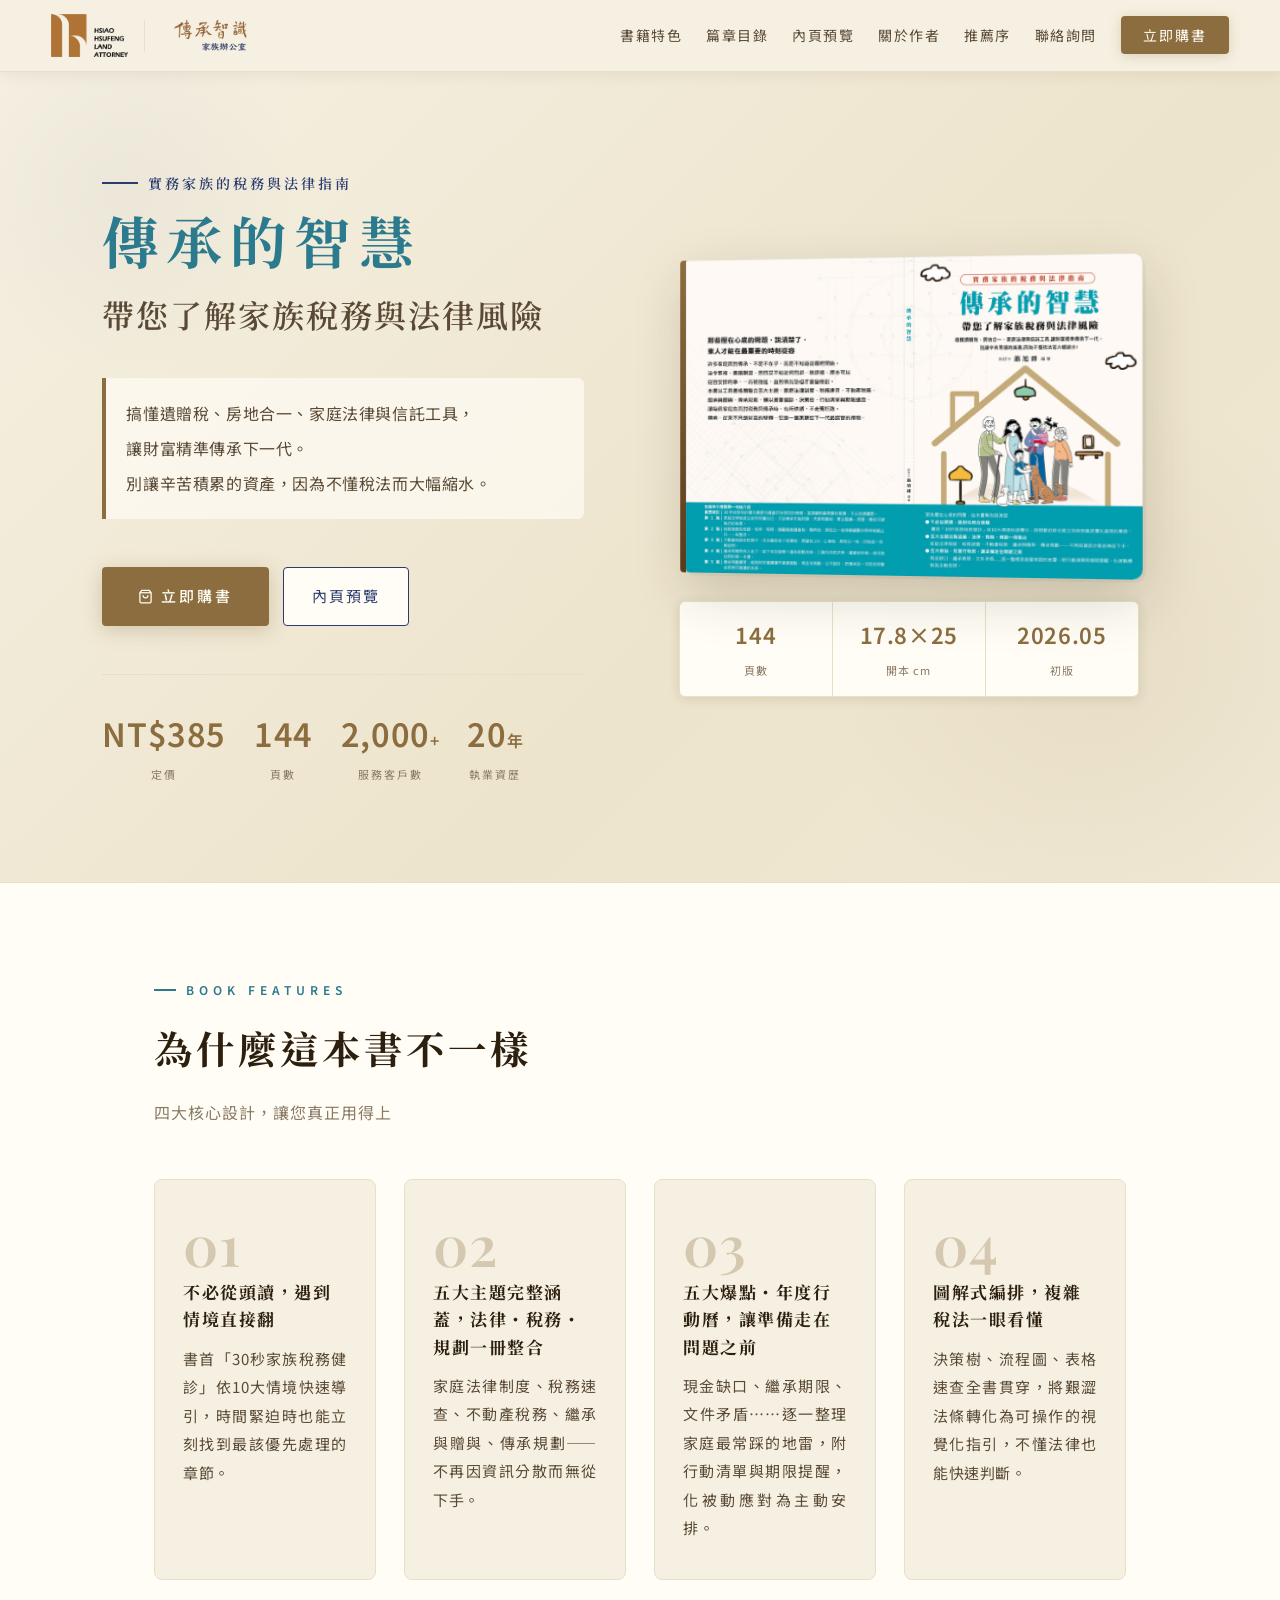
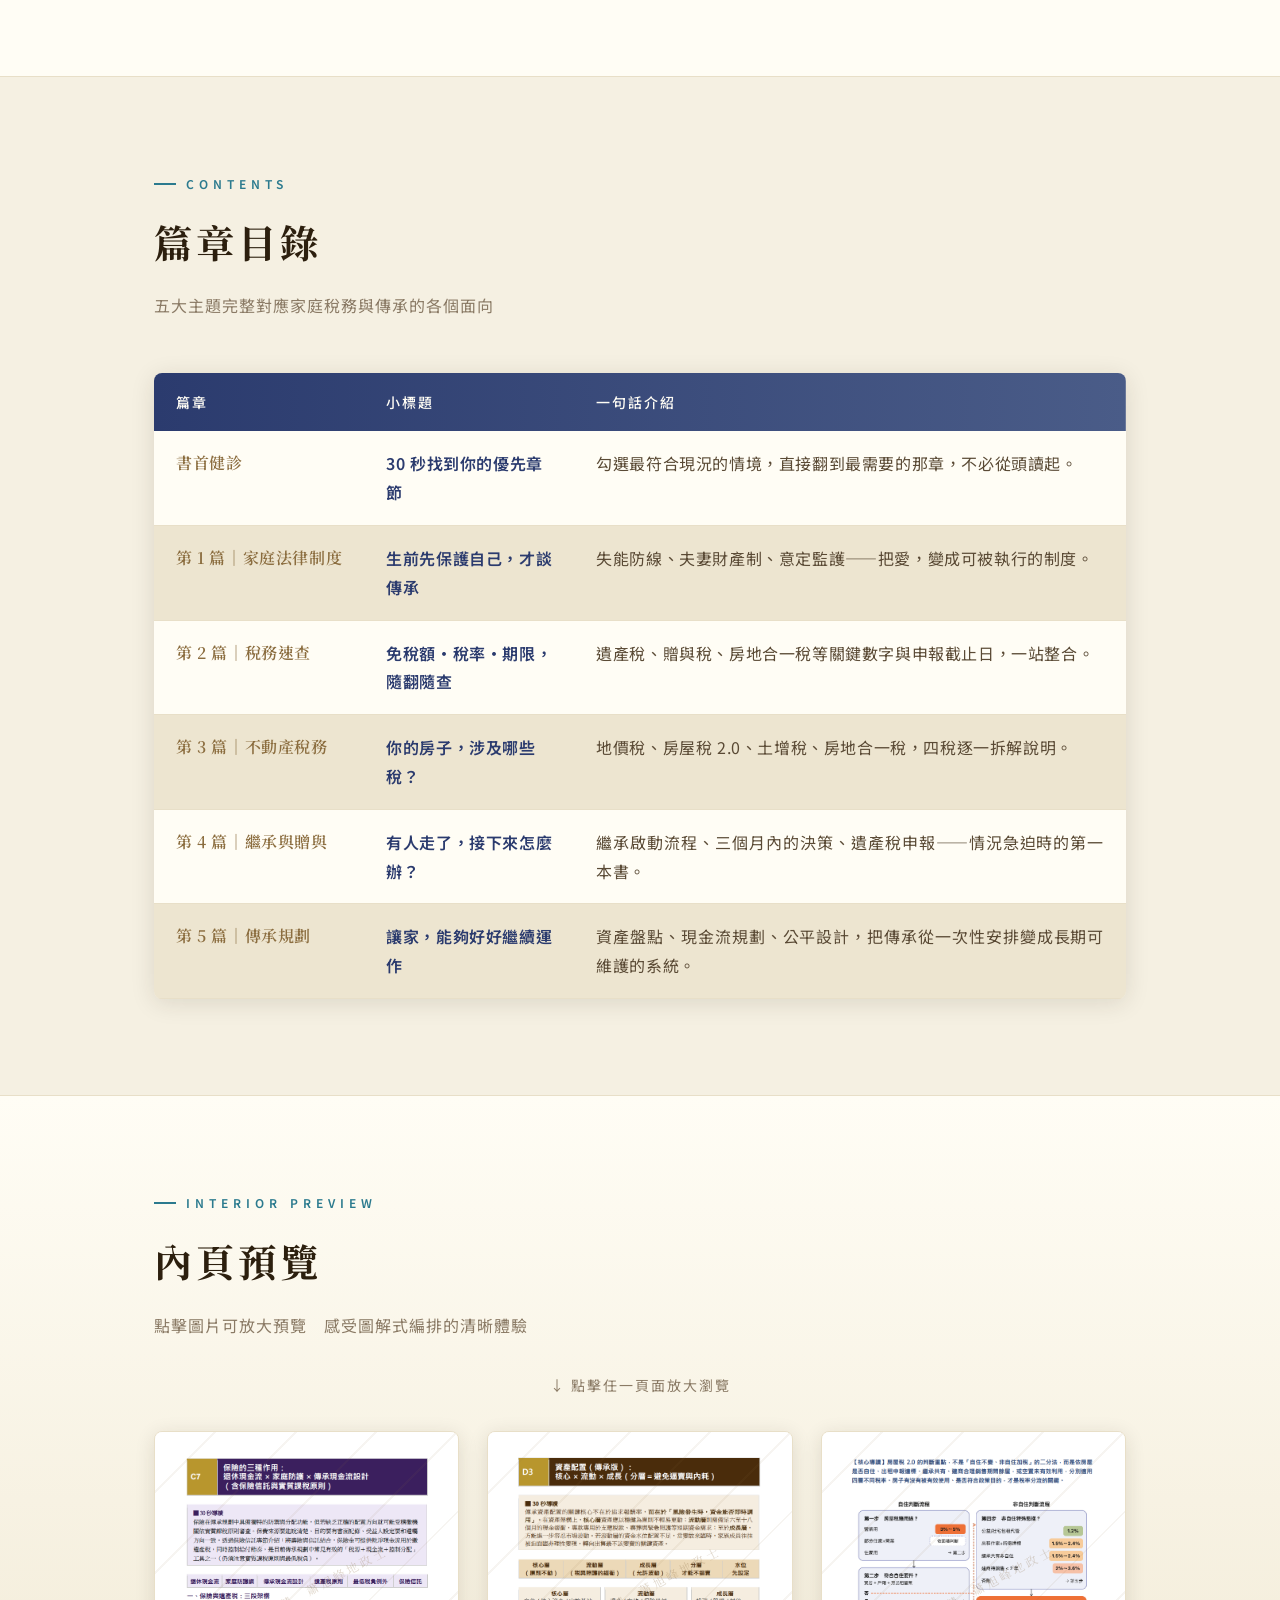
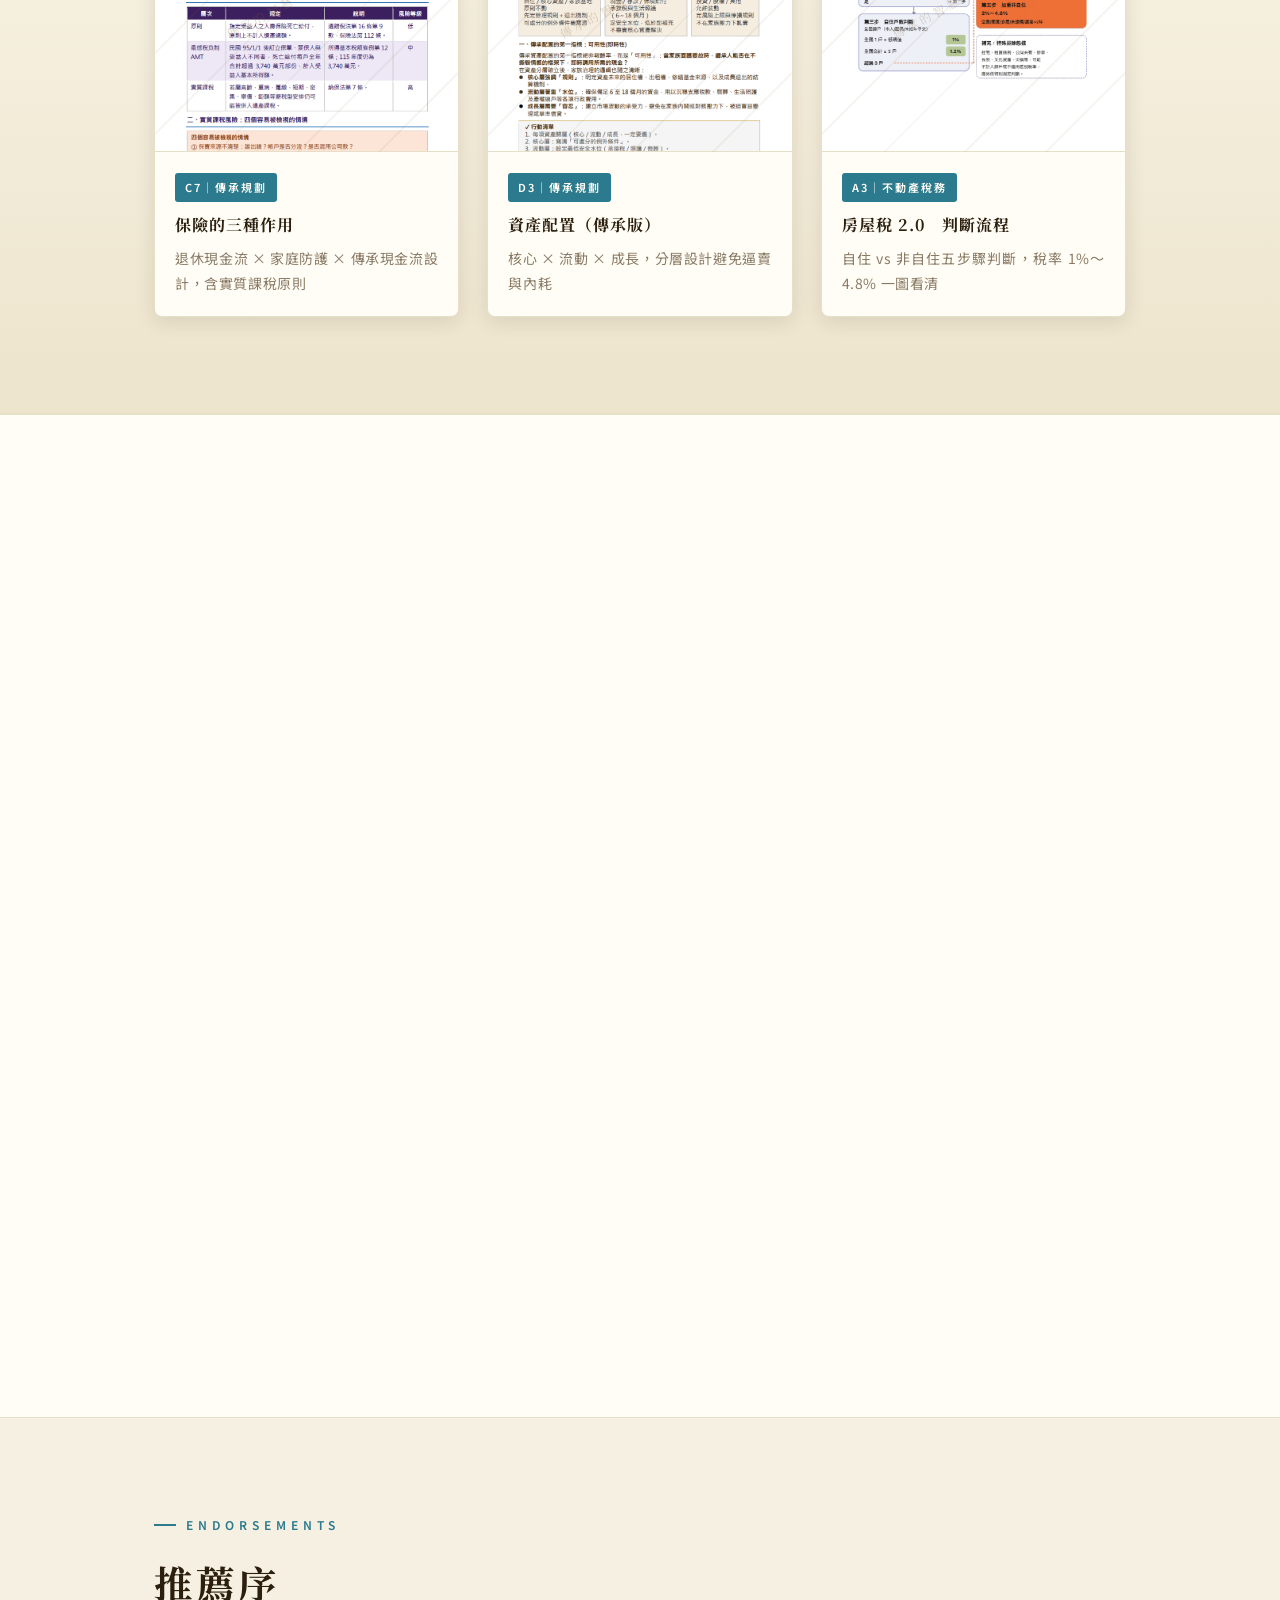
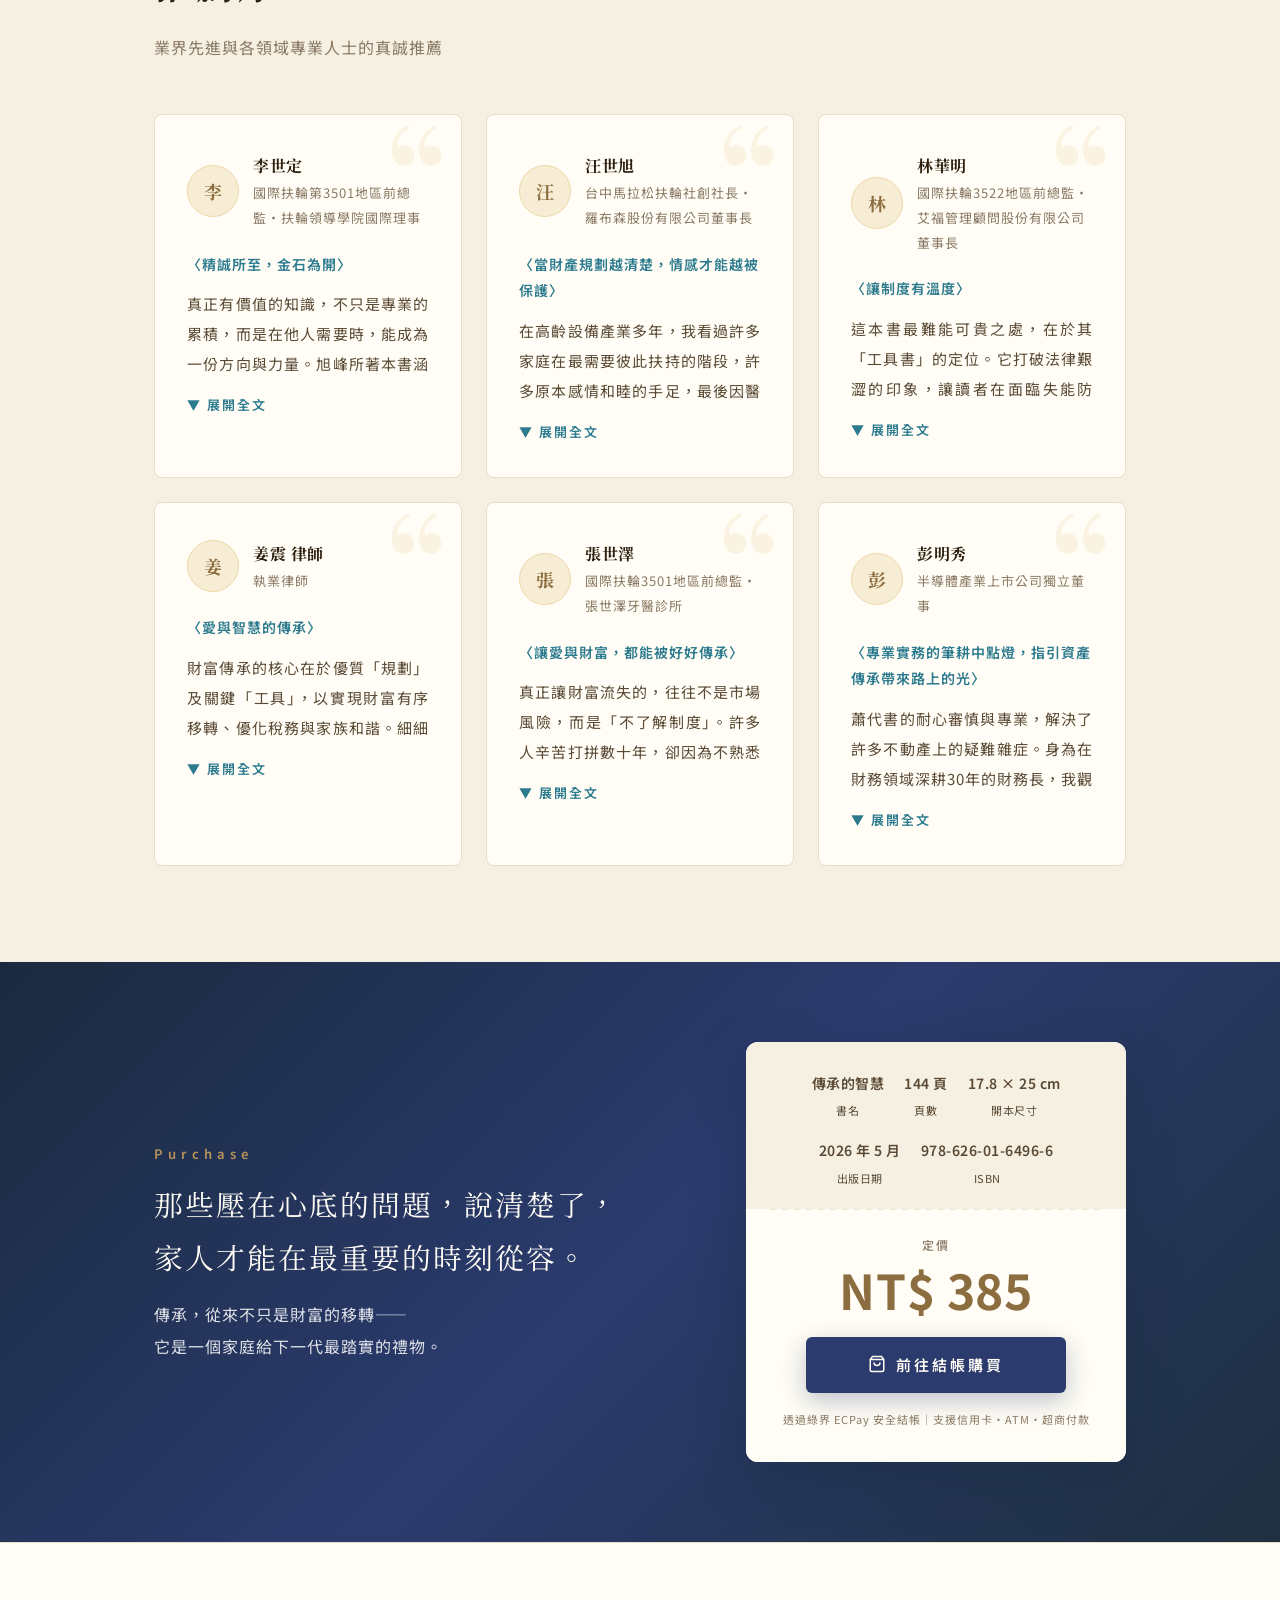
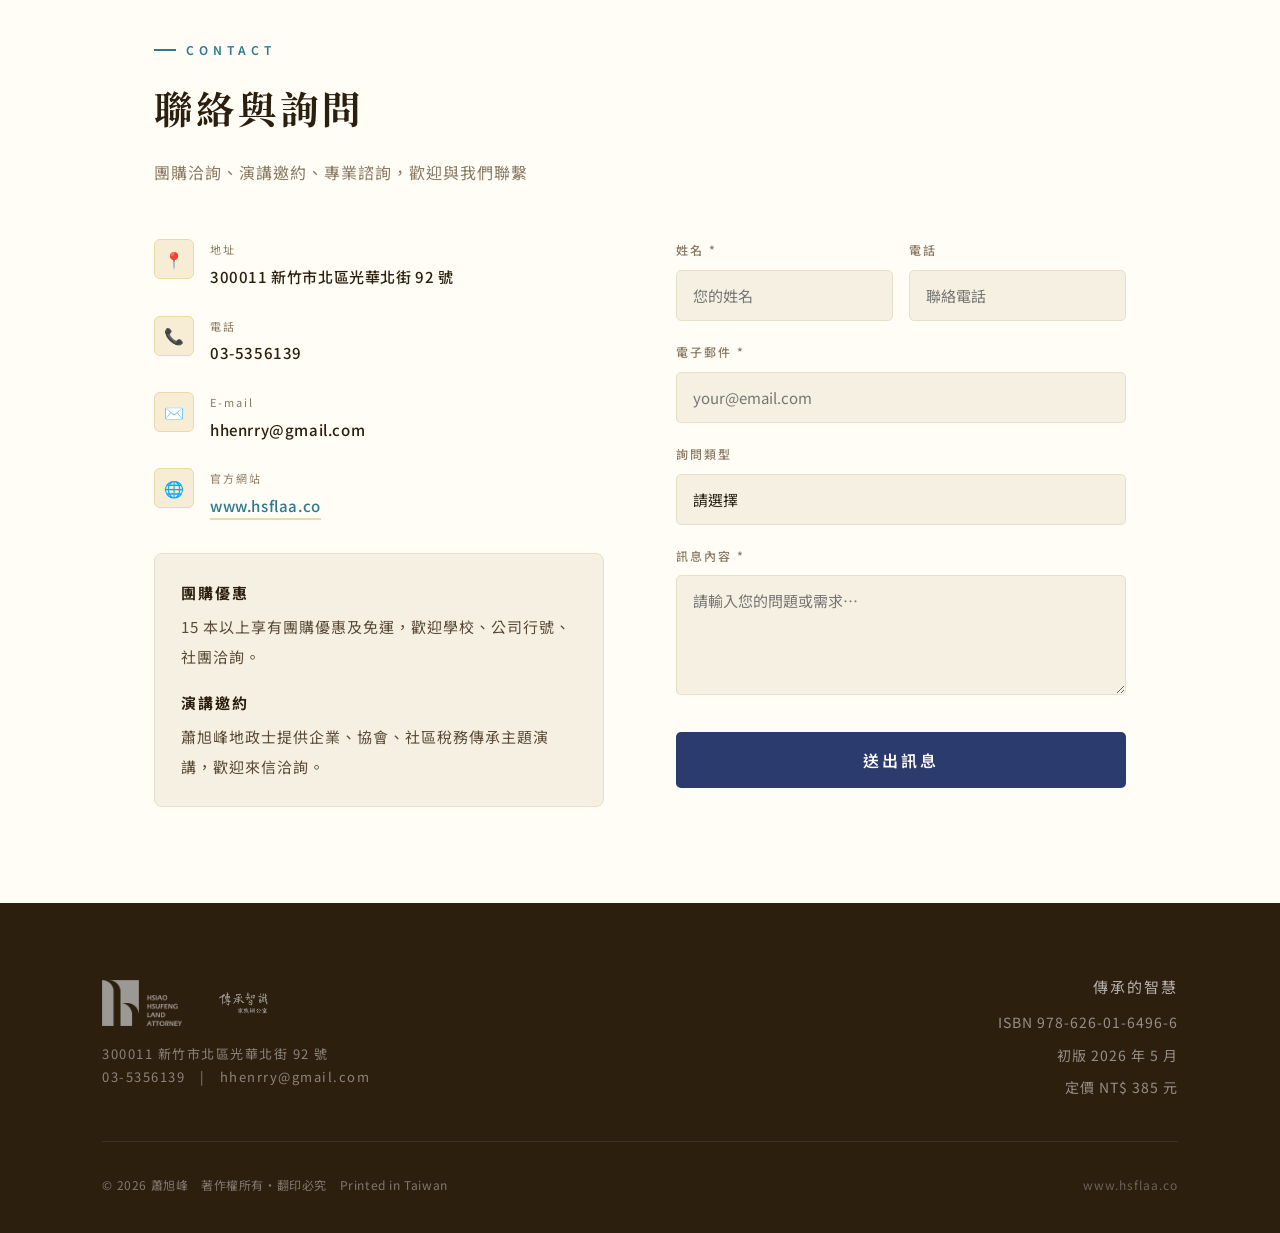
==== commit 688644f8: "Update ECPay link for purchase button" ====
--- a/BookWebsite/index.html
+++ b/BookWebsite/index.html
@@ -338,7 +338,7 @@
           <div class="purchase-price-area">
             <div class="purchase-price-label">定價</div>
             <div class="purchase-price">NT$ 385</div>
-            <a href="https://YOUR-ECPAY-LINK-HERE" target="_blank" class="btn-buy">
+            <a href="https://iwshop.cashier.ecpay.com.tw/product/000000000980599" target="_blank" class="btn-buy">
               <svg width="18" height="18" viewBox="0 0 24 24" fill="none" stroke="currentColor" stroke-width="2" style="margin-top:-2px;"><path d="M6 2L3 6v14a2 2 0 002 2h14a2 2 0 002-2V6l-3-4z"/><line x1="3" y1="6" x2="21" y2="6"/><path d="M16 10a4 4 0 01-8 0"/></svg>
               前往結帳購買
             </a>
@@ -443,4 +443,4 @@
 
 <script src="main.js"></script>
 </body>
-</html>+</html>
